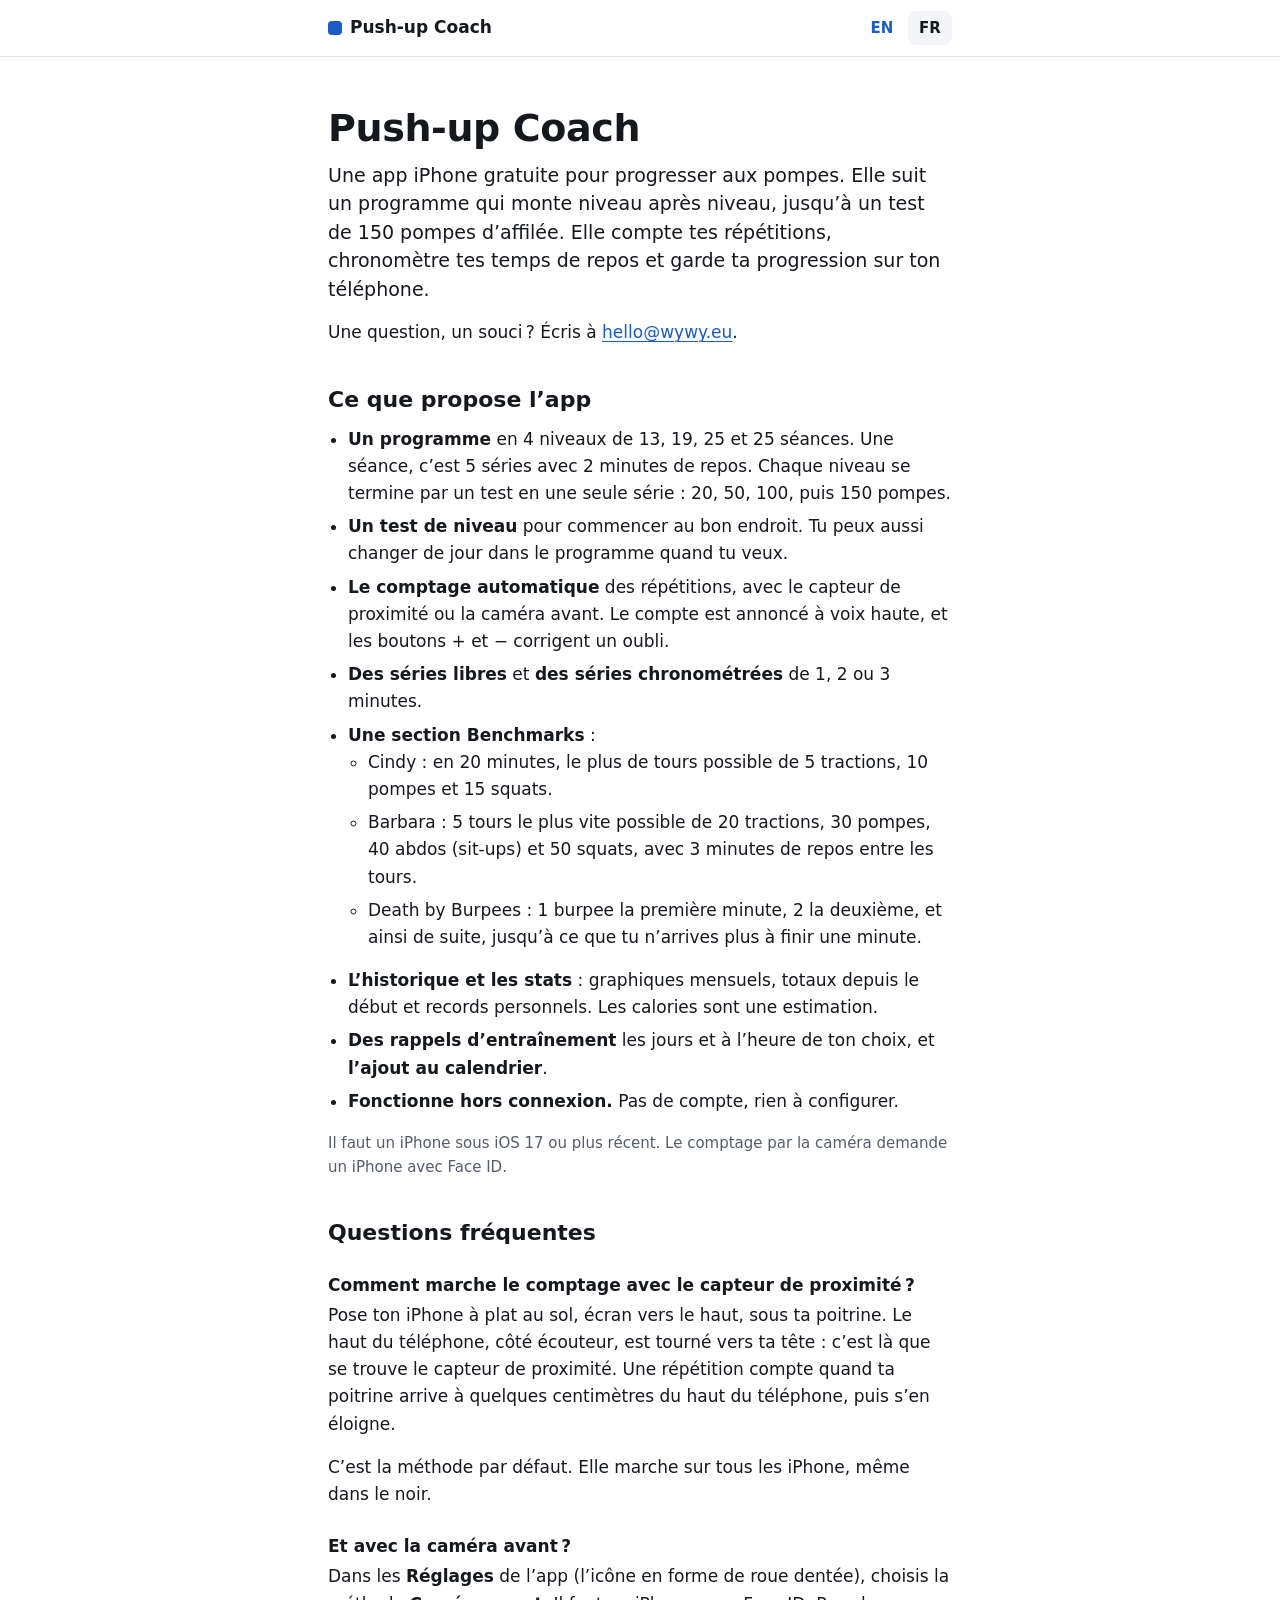
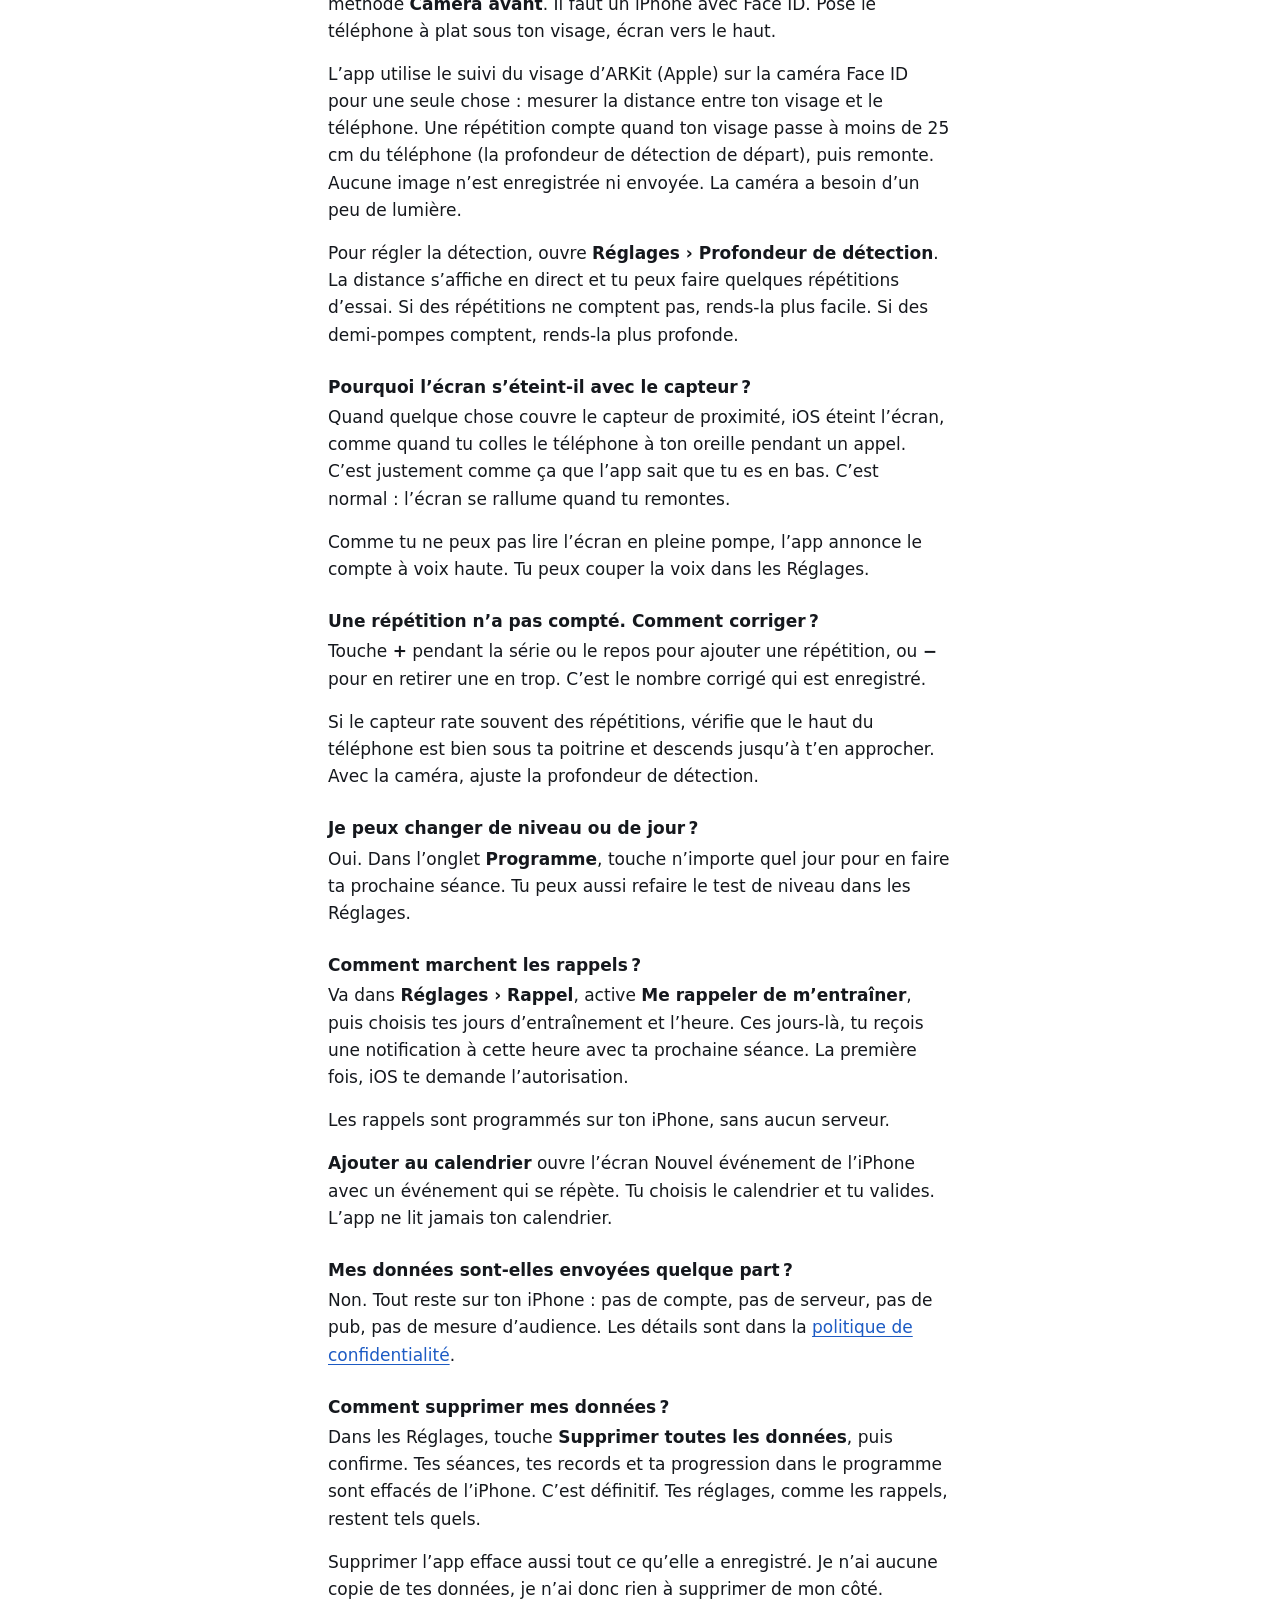
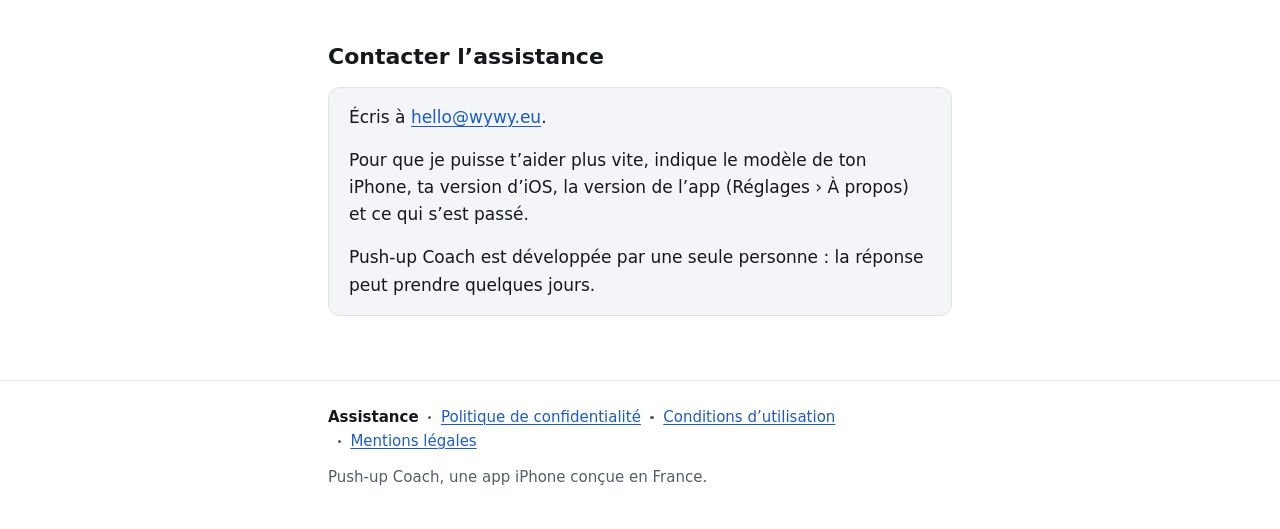
==== fr/index.html @ 6a1d47e5 "Website: support, privacy, terms and legal notice (EN + FR) Co-Authored-By: Claude Opus 5.5 <noreply" ====
<!DOCTYPE html>
<html lang="fr">
<head>
  <meta charset="utf-8">
  <meta name="viewport" content="width=device-width, initial-scale=1">
  <meta name="color-scheme" content="light dark">
  <meta name="theme-color" content="#ffffff" media="(prefers-color-scheme: light)">
  <meta name="theme-color" content="#111316" media="(prefers-color-scheme: dark)">
  <meta name="referrer" content="no-referrer">
  <meta name="description" content="Assistance de Push-up Coach, une app iPhone gratuite pour progresser aux pompes : comptage des répétitions, rappels, tes données et contact.">
  <title>Assistance – Push-up Coach</title>
  <link rel="icon" href="data:image/svg+xml,%3Csvg xmlns='http://www.w3.org/2000/svg' viewBox='0 0 32 32'%3E%3Crect width='32' height='32' rx='8' fill='%235b9cff'/%3E%3Cpath d='M9 19l7-7 7 7' fill='none' stroke='%2308111f' stroke-width='4' stroke-linecap='round' stroke-linejoin='round'/%3E%3C/svg%3E">
  <link rel="stylesheet" href="../style.css">
</head>
<body>
  <a class="skip" href="#main">Aller au contenu</a>

  <header class="site-header">
    <div class="wrap">
      <a class="brand" href="index.html">Push-up Coach</a>
      <nav class="lang" aria-label="Langue">
        <a href="../index.html" hreflang="en" lang="en" title="English">EN</a>
        <a href="index.html" hreflang="fr" lang="fr" aria-current="true">FR</a>
      </nav>
    </div>
  </header>

  <main id="main" class="wrap">
    <h1>Push-up Coach</h1>
    <p class="lead">Une app iPhone gratuite pour progresser aux pompes. Elle suit un programme qui monte niveau après niveau, jusqu’à un test de 150 pompes d’affilée. Elle compte tes répétitions, chronomètre tes temps de repos et garde ta progression sur ton téléphone.</p>
    <p>Une question, un souci ? Écris à <a href="mailto:hello@wywy.eu?subject=Push-up%20Coach">hello@wywy.eu</a>.</p>

    <h2 id="fonctions">Ce que propose l’app</h2>
    <ul>
      <li><strong>Un programme</strong> en 4 niveaux de 13, 19, 25 et 25 séances. Une séance, c’est 5 séries avec 2 minutes de repos. Chaque niveau se termine par un test en une seule série : 20, 50, 100, puis 150 pompes.</li>
      <li><strong>Un test de niveau</strong> pour commencer au bon endroit. Tu peux aussi changer de jour dans le programme quand tu veux.</li>
      <li><strong>Le comptage automatique</strong> des répétitions, avec le capteur de proximité ou la caméra avant. Le compte est annoncé à voix haute, et les boutons + et − corrigent un oubli.</li>
      <li><strong>Des séries libres</strong> et <strong>des séries chronométrées</strong> de 1, 2 ou 3 minutes.</li>
      <li><strong>Une section Benchmarks</strong> :
        <ul>
          <li>Cindy : en 20 minutes, le plus de tours possible de 5 tractions, 10 pompes et 15 squats.</li>
          <li>Barbara : 5 tours le plus vite possible de 20 tractions, 30 pompes, 40 abdos (sit-ups) et 50 squats, avec 3 minutes de repos entre les tours.</li>
          <li>Death by Burpees : 1 burpee la première minute, 2 la deuxième, et ainsi de suite, jusqu’à ce que tu n’arrives plus à finir une minute.</li>
        </ul>
      </li>
      <li><strong>L’historique et les stats</strong> : graphiques mensuels, totaux depuis le début et records personnels. Les calories sont une estimation.</li>
      <li><strong>Des rappels d’entraînement</strong> les jours et à l’heure de ton choix, et <strong>l’ajout au calendrier</strong>.</li>
      <li><strong>Fonctionne hors connexion.</strong> Pas de compte, rien à configurer.</li>
    </ul>
    <p class="meta">Il faut un iPhone sous iOS 17 ou plus récent. Le comptage par la caméra demande un iPhone avec Face ID.</p>

    <h2 id="questions">Questions fréquentes</h2>

    <h3 id="capteur">Comment marche le comptage avec le capteur de proximité ?</h3>
    <p>Pose ton iPhone à plat au sol, écran vers le haut, sous ta poitrine. Le haut du téléphone, côté écouteur, est tourné vers ta tête : c’est là que se trouve le capteur de proximité. Une répétition compte quand ta poitrine arrive à quelques centimètres du haut du téléphone, puis s’en éloigne.</p>
    <p>C’est la méthode par défaut. Elle marche sur tous les iPhone, même dans le noir.</p>

    <h3 id="camera">Et avec la caméra avant ?</h3>
    <p>Dans les <strong>Réglages</strong> de l’app (l’icône en forme de roue dentée), choisis la méthode <strong>Caméra avant</strong>. Il faut un iPhone avec Face ID. Pose le téléphone à plat sous ton visage, écran vers le haut.</p>
    <p>L’app utilise le suivi du visage d’ARKit (Apple) sur la caméra Face ID pour une seule chose : mesurer la distance entre ton visage et le téléphone. Une répétition compte quand ton visage passe à moins de 25 cm du téléphone (la profondeur de détection de départ), puis remonte. Aucune image n’est enregistrée ni envoyée. La caméra a besoin d’un peu de lumière.</p>
    <p>Pour régler la détection, ouvre <strong>Réglages › Profondeur de détection</strong>. La distance s’affiche en direct et tu peux faire quelques répétitions d’essai. Si des répétitions ne comptent pas, rends-la plus facile. Si des demi-pompes comptent, rends-la plus profonde.</p>

    <h3 id="ecran-noir">Pourquoi l’écran s’éteint-il avec le capteur ?</h3>
    <p>Quand quelque chose couvre le capteur de proximité, iOS éteint l’écran, comme quand tu colles le téléphone à ton oreille pendant un appel. C’est justement comme ça que l’app sait que tu es en bas. C’est normal : l’écran se rallume quand tu remontes.</p>
    <p>Comme tu ne peux pas lire l’écran en pleine pompe, l’app annonce le compte à voix haute. Tu peux couper la voix dans les Réglages.</p>

    <h3 id="corriger">Une répétition n’a pas compté. Comment corriger ?</h3>
    <p>Touche <strong>+</strong> pendant la série ou le repos pour ajouter une répétition, ou <strong>−</strong> pour en retirer une en trop. C’est le nombre corrigé qui est enregistré.</p>
    <p>Si le capteur rate souvent des répétitions, vérifie que le haut du téléphone est bien sous ta poitrine et descends jusqu’à t’en approcher. Avec la caméra, ajuste la profondeur de détection.</p>

    <h3 id="programme">Je peux changer de niveau ou de jour ?</h3>
    <p>Oui. Dans l’onglet <strong>Programme</strong>, touche n’importe quel jour pour en faire ta prochaine séance. Tu peux aussi refaire le test de niveau dans les Réglages.</p>

    <h3 id="rappels">Comment marchent les rappels ?</h3>
    <p>Va dans <strong>Réglages › Rappel</strong>, active <strong>Me rappeler de m’entraîner</strong>, puis choisis tes jours d’entraînement et l’heure. Ces jours-là, tu reçois une notification à cette heure avec ta prochaine séance. La première fois, iOS te demande l’autorisation.</p>
    <p>Les rappels sont programmés sur ton iPhone, sans aucun serveur.</p>
    <p><strong>Ajouter au calendrier</strong> ouvre l’écran Nouvel événement de l’iPhone avec un événement qui se répète. Tu choisis le calendrier et tu valides. L’app ne lit jamais ton calendrier.</p>

    <h3 id="donnees">Mes données sont-elles envoyées quelque part ?</h3>
    <p>Non. Tout reste sur ton iPhone : pas de compte, pas de serveur, pas de pub, pas de mesure d’audience. Les détails sont dans la <a href="privacy.html">politique de confidentialité</a>.</p>

    <h3 id="supprimer">Comment supprimer mes données ?</h3>
    <p>Dans les Réglages, touche <strong>Supprimer toutes les données</strong>, puis confirme. Tes séances, tes records et ta progression dans le programme sont effacés de l’iPhone. C’est définitif. Tes réglages, comme les rappels, restent tels quels.</p>
    <p>Supprimer l’app efface aussi tout ce qu’elle a enregistré. Je n’ai aucune copie de tes données, je n’ai donc rien à supprimer de mon côté.</p>

    <h2 id="contact">Contacter l’assistance</h2>
    <div class="card">
      <p>Écris à <a href="mailto:hello@wywy.eu?subject=Push-up%20Coach">hello@wywy.eu</a>.</p>
      <p>Pour que je puisse t’aider plus vite, indique le modèle de ton iPhone, ta version d’iOS, la version de l’app (Réglages › À propos) et ce qui s’est passé.</p>
      <p>Push-up Coach est développée par une seule personne : la réponse peut prendre quelques jours.</p>
    </div>
  </main>

  <footer class="site-footer">
    <div class="wrap">
      <nav aria-label="Pages du site">
        <ul>
          <li><a href="index.html" aria-current="page">Assistance</a></li>
          <li><a href="privacy.html">Politique de confidentialité</a></li>
          <li><a href="terms.html">Conditions d’utilisation</a></li>
          <li><a href="legal.html">Mentions légales</a></li>
        </ul>
      </nav>
      <p>Push-up Coach, une app iPhone conçue en France.</p>
    </div>
  </footer>
</body>
</html>
---- style.css ----
/* Push-up Coach website. One stylesheet for every page.
   No external fonts, scripts or images. Light and dark follow the system.
   Contrast (WCAG 2.x), text and links on the page background:
     light  text 17.8:1, muted 6.6:1, accent #1d5bc4 6.3:1 (5.5:1 on the summary box)
     dark   text 17.0:1, muted 8.0:1, accent #5b9cff 6.8:1 (5.7:1 on the summary box) */

:root {
  color-scheme: light dark;
  --bg: #ffffff;
  --surface: #f3f5f8;
  --border: #dfe3e9;
  --text: #15181d;
  --muted: #555d6a;
  --accent: #1d5bc4;
  --accent-strong: #164a9f;
  --accent-soft: #e8f0fc;
  --on-accent: #ffffff;
  --radius: 12px;
  --font: system-ui, -apple-system, BlinkMacSystemFont, "Segoe UI", Roboto,
    "Helvetica Neue", Arial, sans-serif;
}

@media (prefers-color-scheme: dark) {
  :root {
    --bg: #111316;
    --surface: #1b1e23;
    --border: #30353d;
    --text: #f3f5f7;
    --muted: #a3abb7;
    --accent: #5b9cff;
    --accent-strong: #8bb9ff;
    --accent-soft: #17233a;
    --on-accent: #08111f;
  }
}

*,
*::before,
*::after {
  box-sizing: border-box;
}

html {
  -webkit-text-size-adjust: 100%;
  text-size-adjust: 100%;
}

body {
  margin: 0;
  background: var(--bg);
  color: var(--text);
  font-family: var(--font);
  font-size: 1.0625rem;
  line-height: 1.6;
  overflow-wrap: break-word;
}

.wrap {
  max-width: 42rem;
  margin: 0 auto;
  /* Inline only, so it doesn't cancel main's top and bottom padding. */
  padding-left: 1rem;
  padding-right: 1rem;
}

/* Skip link: hidden until focused with the keyboard. */
.skip {
  position: absolute;
  left: 1rem;
  top: -3rem;
  padding: 0.5rem 0.75rem;
  border-radius: 8px;
  background: var(--accent);
  color: var(--on-accent);
  font-weight: 600;
  text-decoration: none;
  z-index: 1;
}

.skip:focus {
  top: 0.75rem;
}

/* Header: app name and language switch. */
.site-header {
  border-bottom: 1px solid var(--border);
}

.site-header .wrap {
  display: flex;
  align-items: center;
  justify-content: space-between;
  gap: 1rem;
  min-height: 3.5rem;
}

.brand {
  display: inline-flex;
  align-items: center;
  gap: 0.5rem;
  color: var(--text);
  font-weight: 700;
  font-size: 1.0625rem;
  text-decoration: none;
}

.brand::before {
  content: "";
  width: 0.875rem;
  height: 0.875rem;
  border-radius: 4px;
  background: var(--accent);
}

.lang {
  display: flex;
  gap: 0.25rem;
  font-size: 0.9375rem;
  font-weight: 600;
}

.lang a {
  display: inline-block;
  min-width: 2.75rem;
  padding: 0.5rem 0.625rem;
  border-radius: 8px;
  color: var(--accent);
  line-height: 1.2;
  text-align: center;
  text-decoration: none;
}

.lang a:hover {
  background: var(--surface);
}

.lang a[aria-current] {
  background: var(--surface);
  color: var(--text);
}

/* Main content. */
main {
  padding: 2rem 0 3rem;
}

h1,
h2,
h3 {
  line-height: 1.25;
  text-wrap: balance;
}

h1 {
  margin: 0 0 0.5rem;
  font-size: 2rem;
  letter-spacing: -0.01em;
}

h2 {
  margin: 2.5rem 0 0.75rem;
  font-size: 1.375rem;
}

h3 {
  margin: 1.75rem 0 0.375rem;
  font-size: 1.0625rem;
}

p,
ul,
ol,
dl {
  margin: 0 0 1rem;
}

ul,
ol {
  padding-left: 1.25rem;
}

li + li {
  margin-top: 0.375rem;
}

a {
  color: var(--accent);
  text-decoration: underline;
  text-decoration-thickness: 1px;
  text-underline-offset: 0.15em;
}

a:hover {
  color: var(--accent-strong);
  text-decoration-thickness: 2px;
}

:focus-visible {
  outline: 2px solid var(--accent);
  outline-offset: 2px;
  border-radius: 4px;
}

strong {
  font-weight: 650;
}

.lead {
  font-size: 1.1875rem;
  line-height: 1.5;
}

.meta {
  color: var(--muted);
  font-size: 0.9375rem;
}

/* "In short" box at the top of the policies. */
.summary {
  margin: 1.5rem 0 2rem;
  padding: 1rem 1.25rem;
  border-radius: var(--radius);
  background: var(--accent-soft);
}

.summary h2 {
  margin-top: 0;
  font-size: 1.0625rem;
}

.summary ul {
  margin-bottom: 0;
}

/* Contact card on the support page. */
.card {
  margin: 1rem 0;
  padding: 1rem 1.25rem;
  border: 1px solid var(--border);
  border-radius: var(--radius);
  background: var(--surface);
}

.card p:last-child {
  margin-bottom: 0;
}

/* Legal notice: label and value pairs. */
dl.facts {
  display: grid;
  gap: 1.25rem;
}

dl.facts div {
  padding-bottom: 1.25rem;
  border-bottom: 1px solid var(--border);
}

dl.facts div:last-child {
  padding-bottom: 0;
  border-bottom: 0;
}

dl.facts dt {
  margin-bottom: 0.25rem;
  color: var(--muted);
  font-size: 0.9375rem;
  font-weight: 600;
}

dl.facts dd {
  margin: 0;
}

/* Footer: links to every page. */
.site-footer {
  border-top: 1px solid var(--border);
  padding: 1.5rem 0 2.5rem;
  color: var(--muted);
  font-size: 0.9375rem;
}

.site-footer ul {
  display: flex;
  flex-wrap: wrap;
  margin: 0 0 0.75rem;
  padding: 0;
  list-style: none;
}

.site-footer li + li {
  margin-top: 0;
}

/* A drawn dot between links, so screen readers don't announce it. */
.site-footer li + li::before {
  content: "";
  display: inline-block;
  width: 0.2rem;
  height: 0.2rem;
  margin: 0 0.6rem;
  border-radius: 50%;
  background: var(--muted);
  vertical-align: middle;
}

.site-footer a[aria-current] {
  color: var(--text);
  font-weight: 600;
  text-decoration: none;
}

.site-footer p {
  margin: 0;
}

@media (min-width: 40rem) {
  .wrap {
    padding-left: 1.5rem;
    padding-right: 1.5rem;
  }

  main {
    padding-top: 3rem;
  }

  h1 {
    font-size: 2.375rem;
  }
}

@media print {
  .skip,
  .lang,
  .site-footer ul {
    display: none;
  }

  .summary,
  .card {
    border: 1px solid #999999;
    background: none;
  }

  a {
    color: inherit;
  }
}
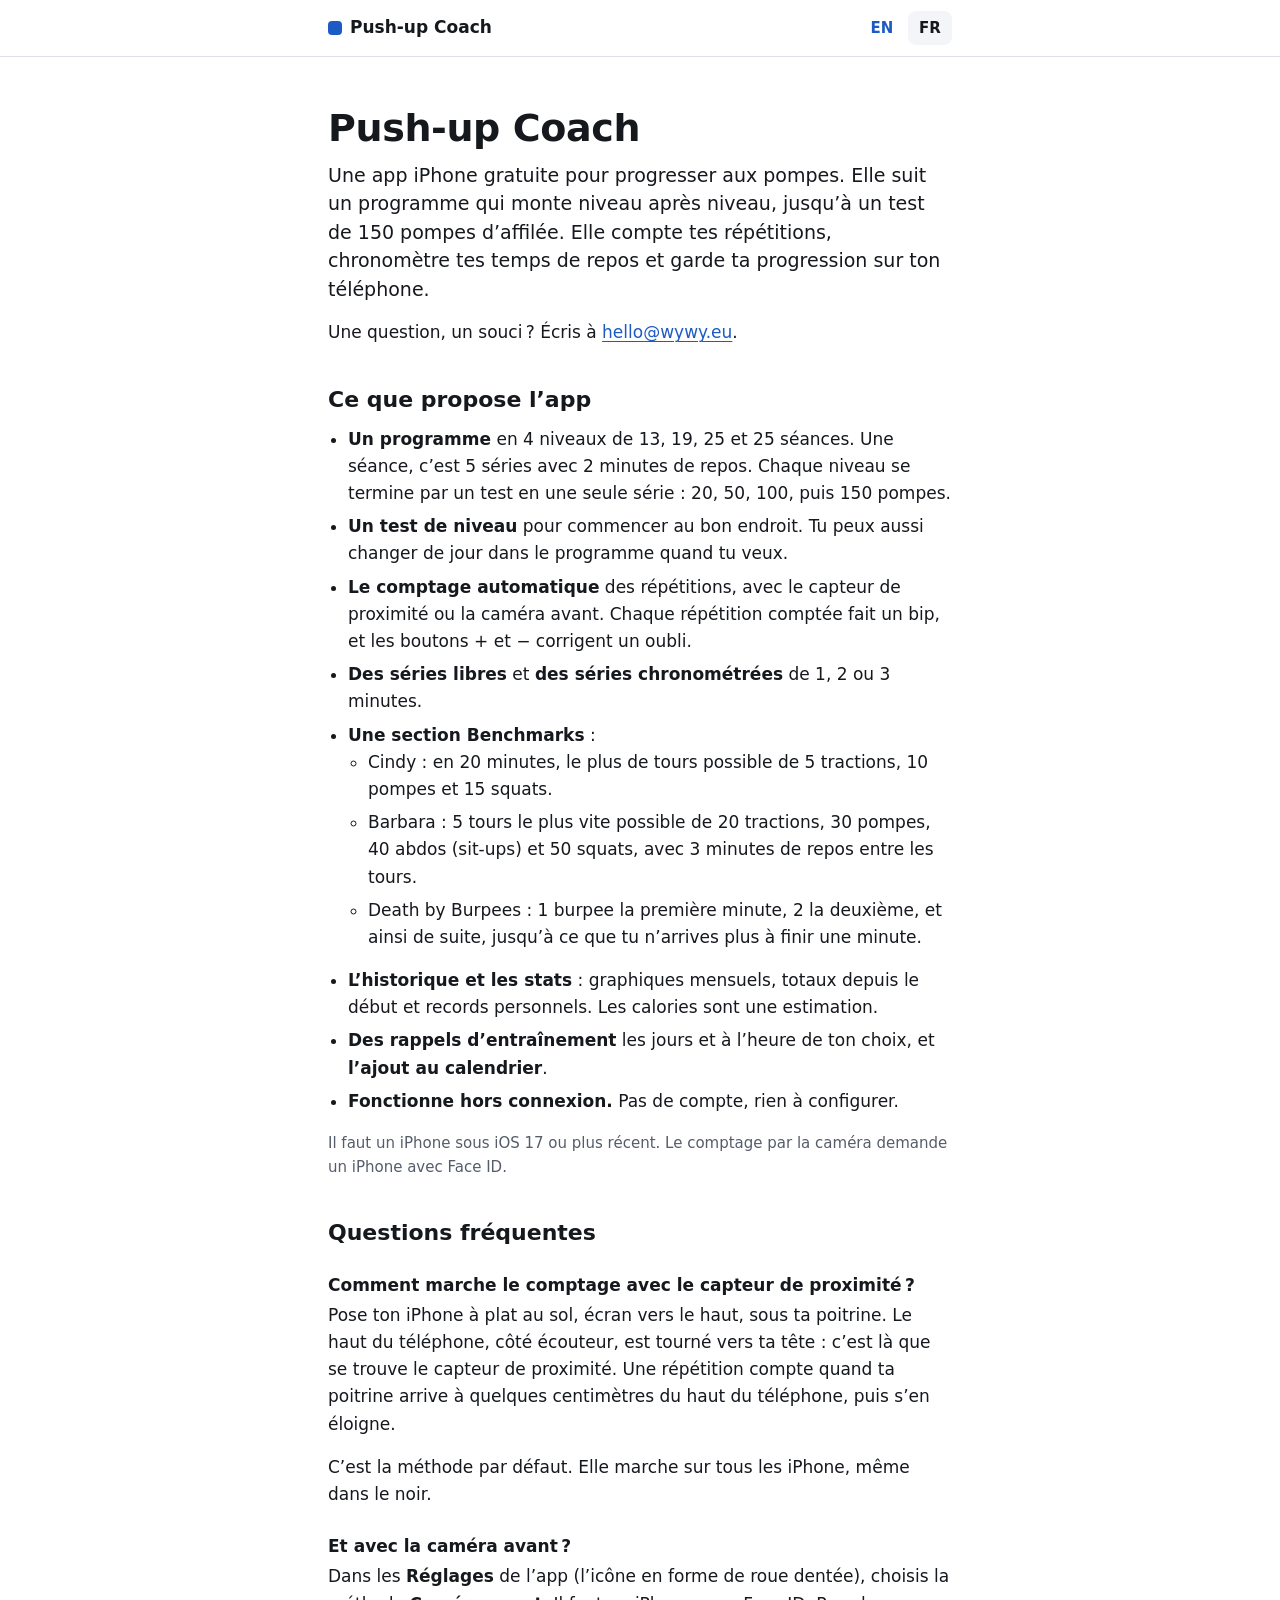
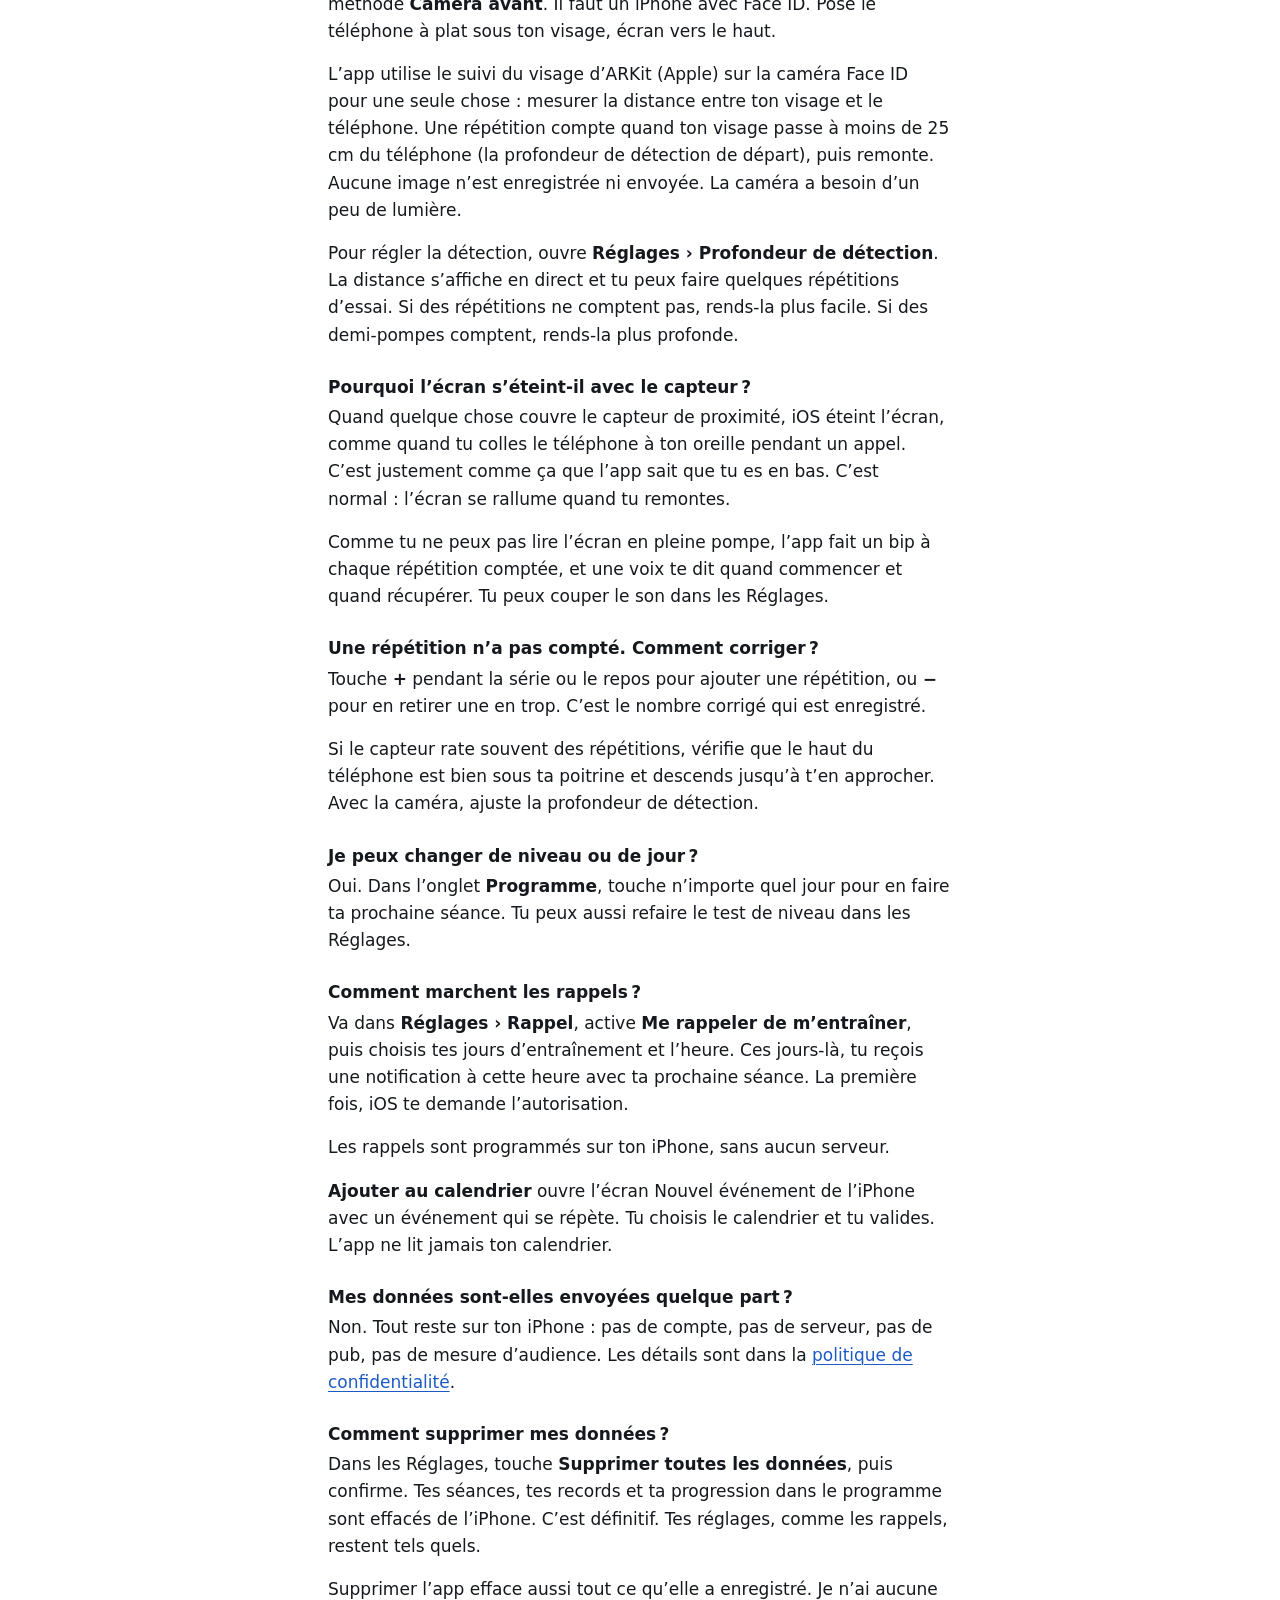
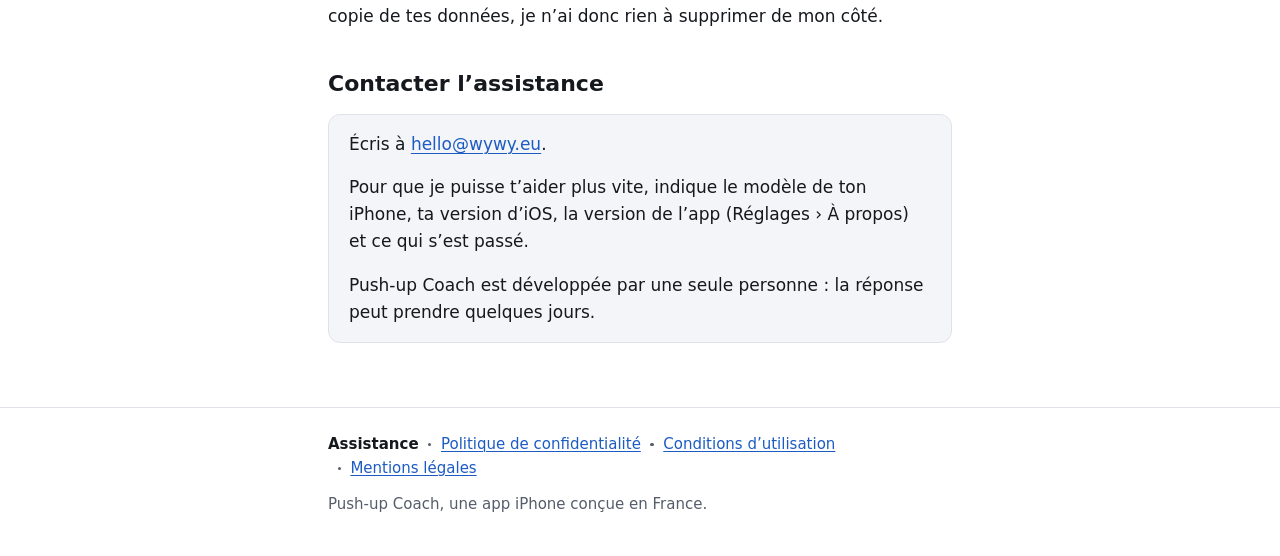
==== commit 6e475f41: "Website: each counted rep beeps; a voice says when to start and rest" ====
--- a/fr/index.html
+++ b/fr/index.html
@@ -34,7 +34,7 @@
     <ul>
       <li><strong>Un programme</strong> en 4 niveaux de 13, 19, 25 et 25 séances. Une séance, c’est 5 séries avec 2 minutes de repos. Chaque niveau se termine par un test en une seule série : 20, 50, 100, puis 150 pompes.</li>
       <li><strong>Un test de niveau</strong> pour commencer au bon endroit. Tu peux aussi changer de jour dans le programme quand tu veux.</li>
-      <li><strong>Le comptage automatique</strong> des répétitions, avec le capteur de proximité ou la caméra avant. Le compte est annoncé à voix haute, et les boutons + et − corrigent un oubli.</li>
+      <li><strong>Le comptage automatique</strong> des répétitions, avec le capteur de proximité ou la caméra avant. Chaque répétition comptée fait un bip, et les boutons + et − corrigent un oubli.</li>
       <li><strong>Des séries libres</strong> et <strong>des séries chronométrées</strong> de 1, 2 ou 3 minutes.</li>
       <li><strong>Une section Benchmarks</strong> :
         <ul>
@@ -62,7 +62,7 @@
 
     <h3 id="ecran-noir">Pourquoi l’écran s’éteint-il avec le capteur ?</h3>
     <p>Quand quelque chose couvre le capteur de proximité, iOS éteint l’écran, comme quand tu colles le téléphone à ton oreille pendant un appel. C’est justement comme ça que l’app sait que tu es en bas. C’est normal : l’écran se rallume quand tu remontes.</p>
-    <p>Comme tu ne peux pas lire l’écran en pleine pompe, l’app annonce le compte à voix haute. Tu peux couper la voix dans les Réglages.</p>
+    <p>Comme tu ne peux pas lire l’écran en pleine pompe, l’app fait un bip à chaque répétition comptée, et une voix te dit quand commencer et quand récupérer. Tu peux couper le son dans les Réglages.</p>
 
     <h3 id="corriger">Une répétition n’a pas compté. Comment corriger ?</h3>
     <p>Touche <strong>+</strong> pendant la série ou le repos pour ajouter une répétition, ou <strong>−</strong> pour en retirer une en trop. C’est le nombre corrigé qui est enregistré.</p>
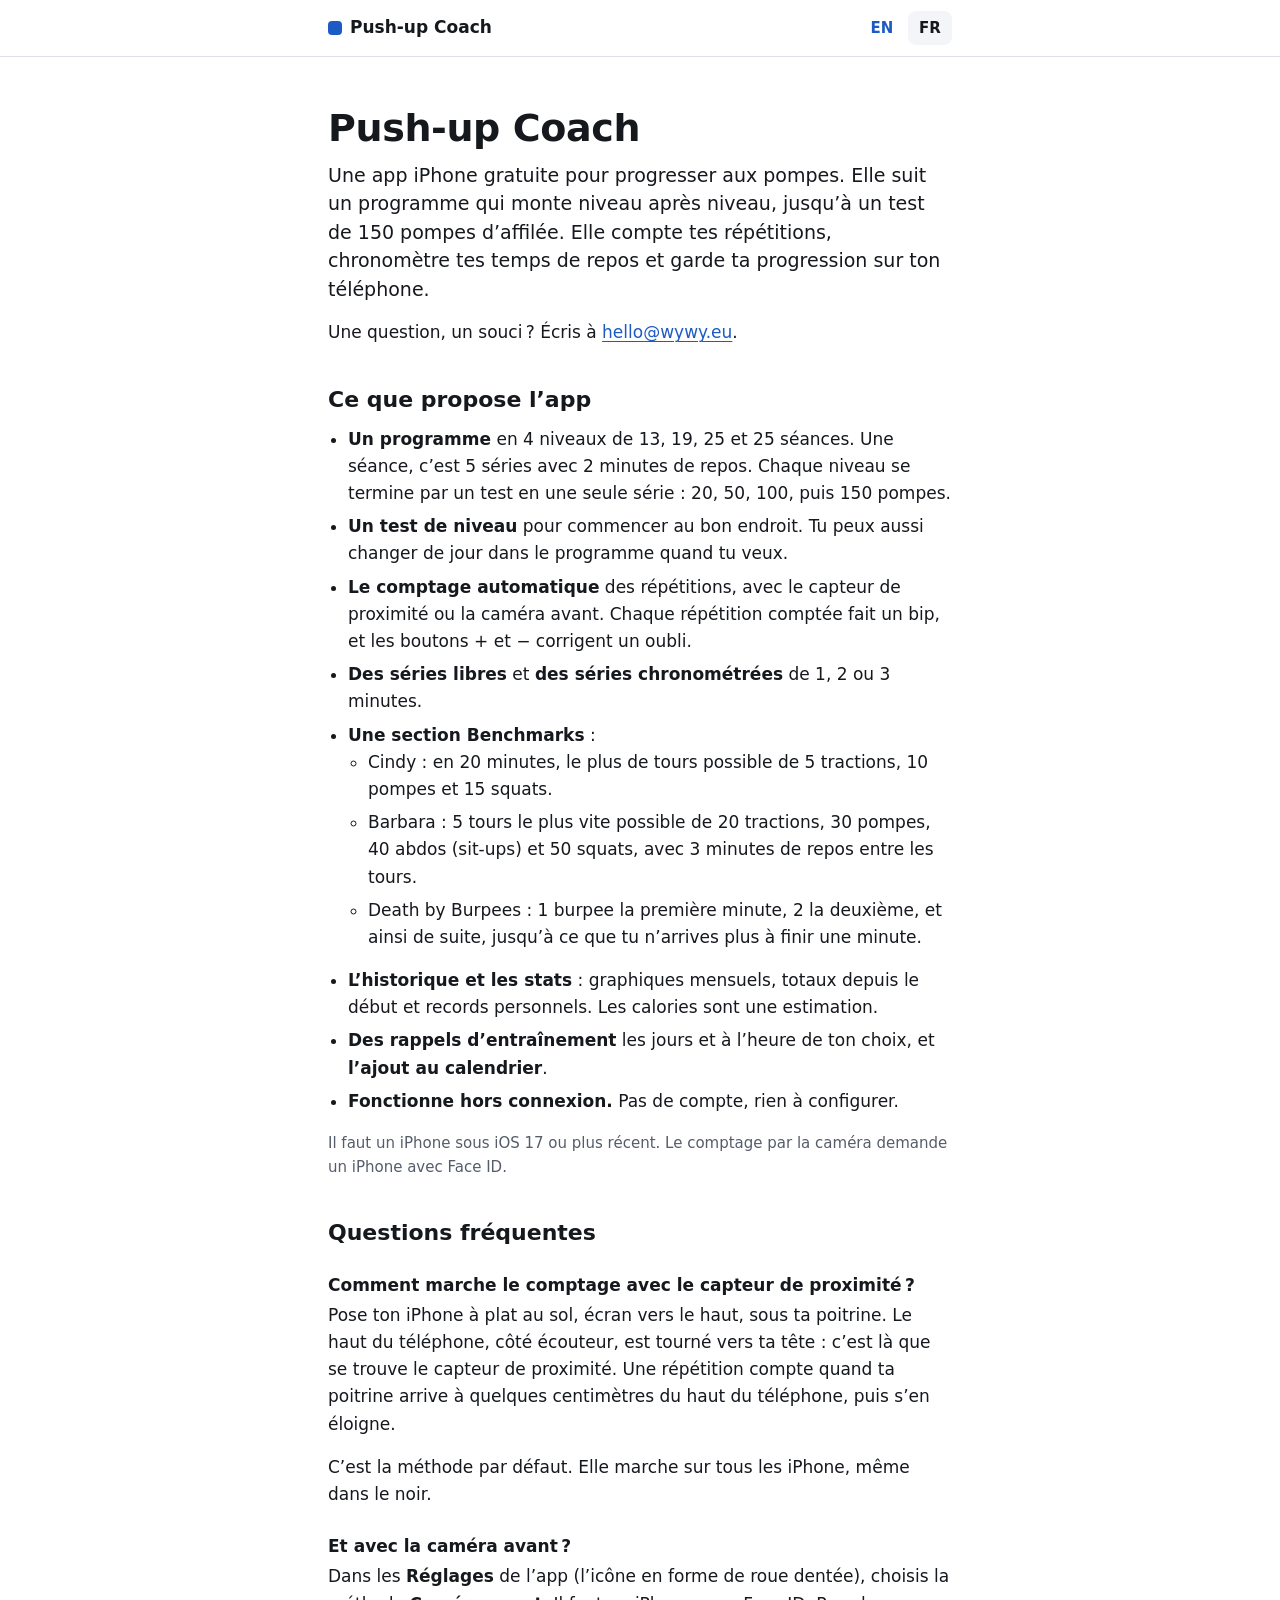
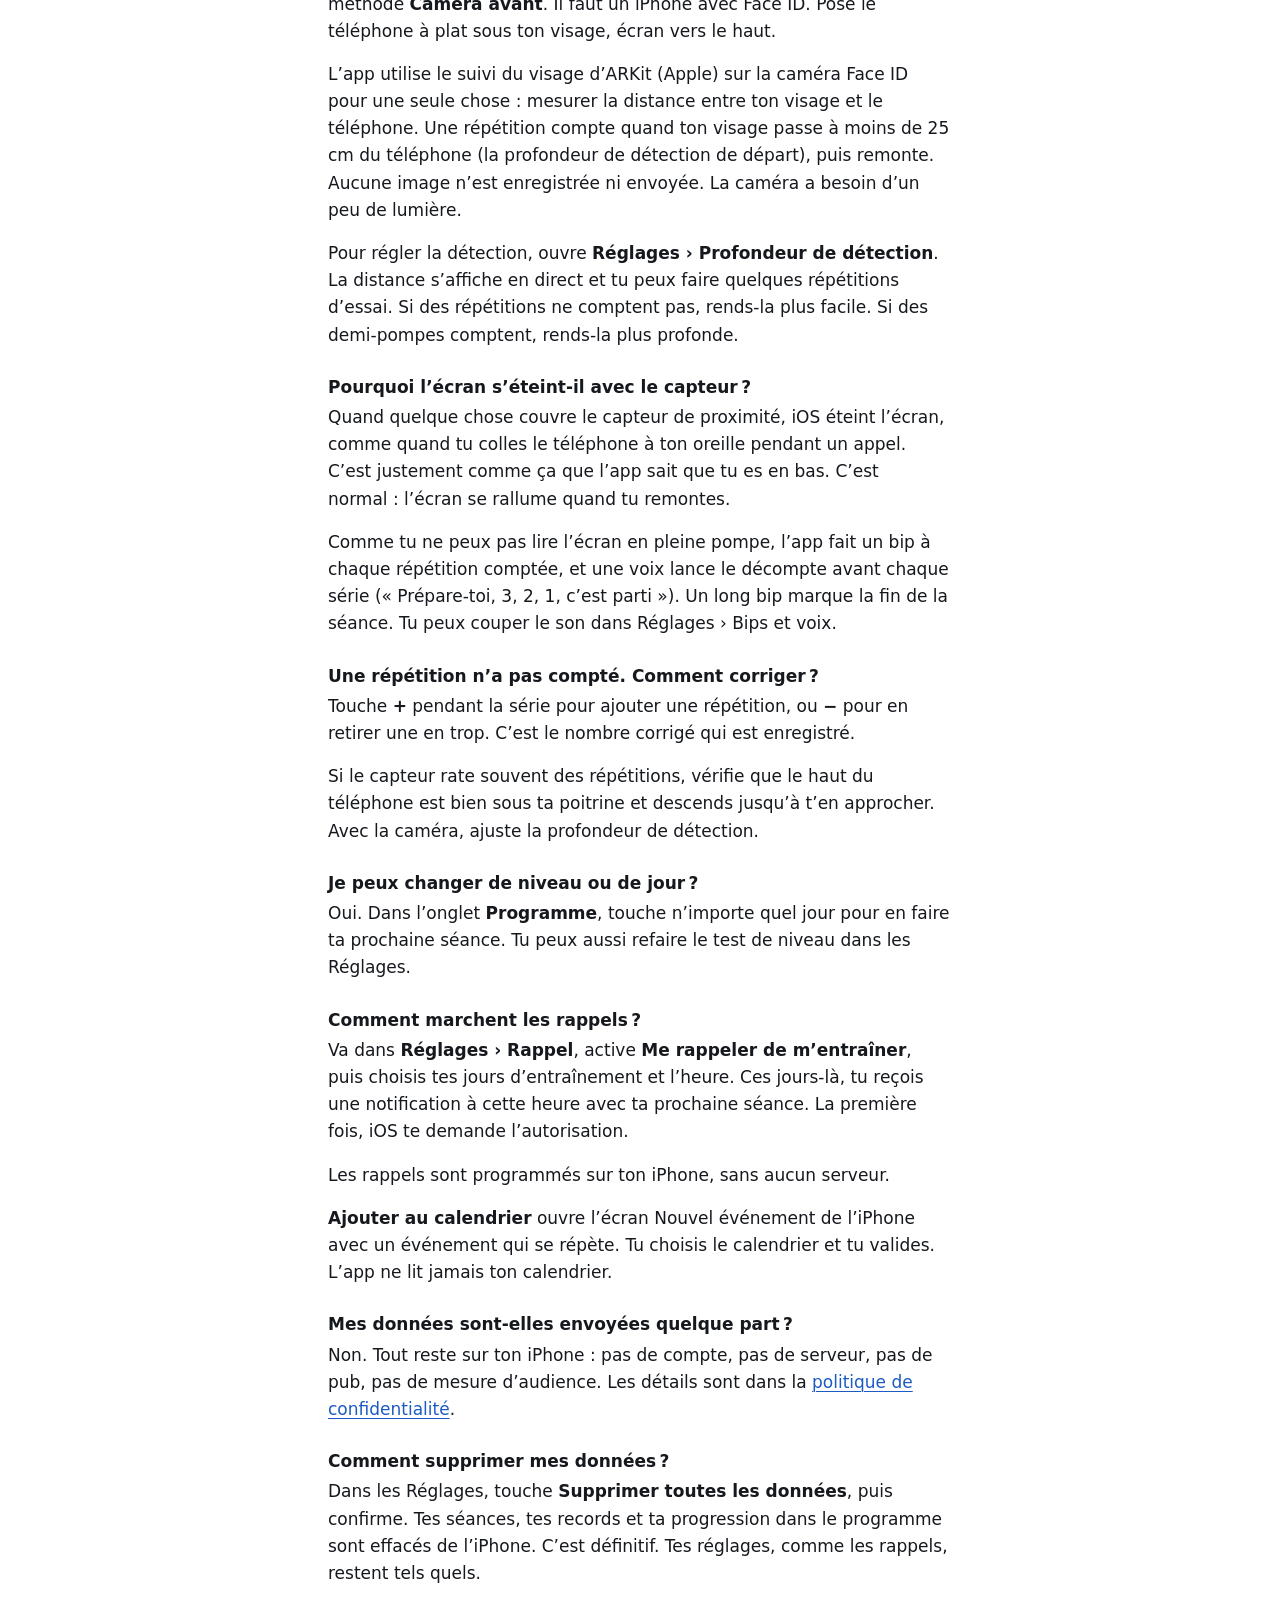
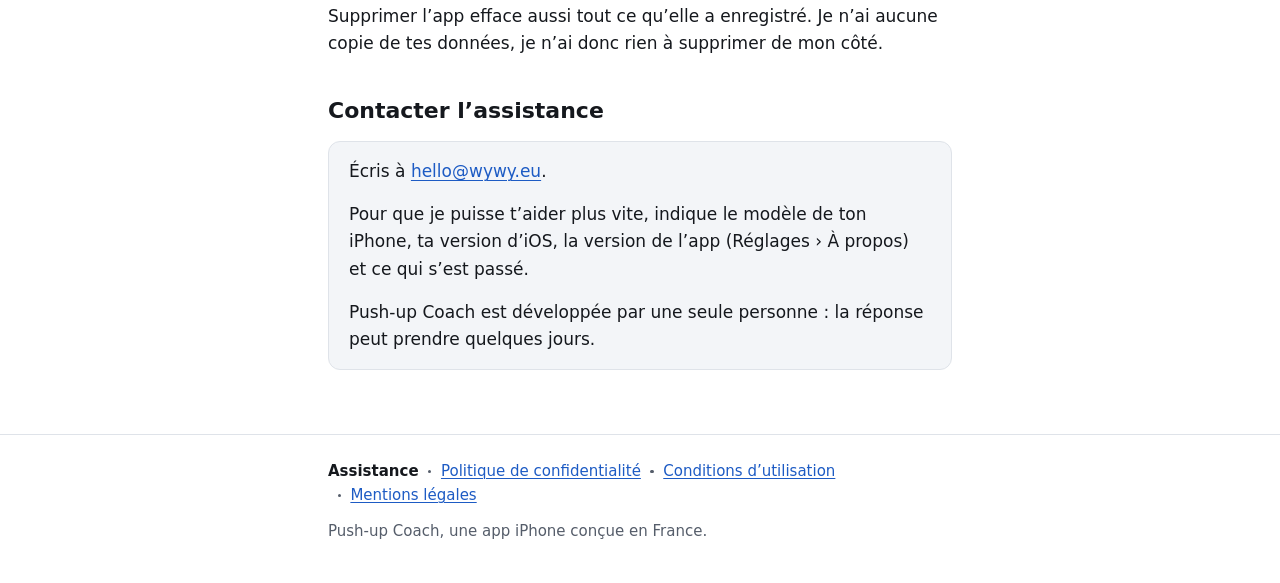
==== commit a5bee7f2: "Website: countdown before every set, + during the set, new settings Help (EN, FR): a voice counts yo" ====
--- a/fr/index.html
+++ b/fr/index.html
@@ -62,10 +62,10 @@
 
     <h3 id="ecran-noir">Pourquoi l’écran s’éteint-il avec le capteur ?</h3>
     <p>Quand quelque chose couvre le capteur de proximité, iOS éteint l’écran, comme quand tu colles le téléphone à ton oreille pendant un appel. C’est justement comme ça que l’app sait que tu es en bas. C’est normal : l’écran se rallume quand tu remontes.</p>
-    <p>Comme tu ne peux pas lire l’écran en pleine pompe, l’app fait un bip à chaque répétition comptée, et une voix te dit quand commencer et quand récupérer. Tu peux couper le son dans les Réglages.</p>
+    <p>Comme tu ne peux pas lire l’écran en pleine pompe, l’app fait un bip à chaque répétition comptée, et une voix lance le décompte avant chaque série (« Prépare-toi, 3, 2, 1, c’est parti »). Un long bip marque la fin de la séance. Tu peux couper le son dans Réglages › Bips et voix.</p>
 
     <h3 id="corriger">Une répétition n’a pas compté. Comment corriger ?</h3>
-    <p>Touche <strong>+</strong> pendant la série ou le repos pour ajouter une répétition, ou <strong>−</strong> pour en retirer une en trop. C’est le nombre corrigé qui est enregistré.</p>
+    <p>Touche <strong>+</strong> pendant la série pour ajouter une répétition, ou <strong>−</strong> pour en retirer une en trop. C’est le nombre corrigé qui est enregistré.</p>
     <p>Si le capteur rate souvent des répétitions, vérifie que le haut du téléphone est bien sous ta poitrine et descends jusqu’à t’en approcher. Avec la caméra, ajuste la profondeur de détection.</p>
 
     <h3 id="programme">Je peux changer de niveau ou de jour ?</h3>
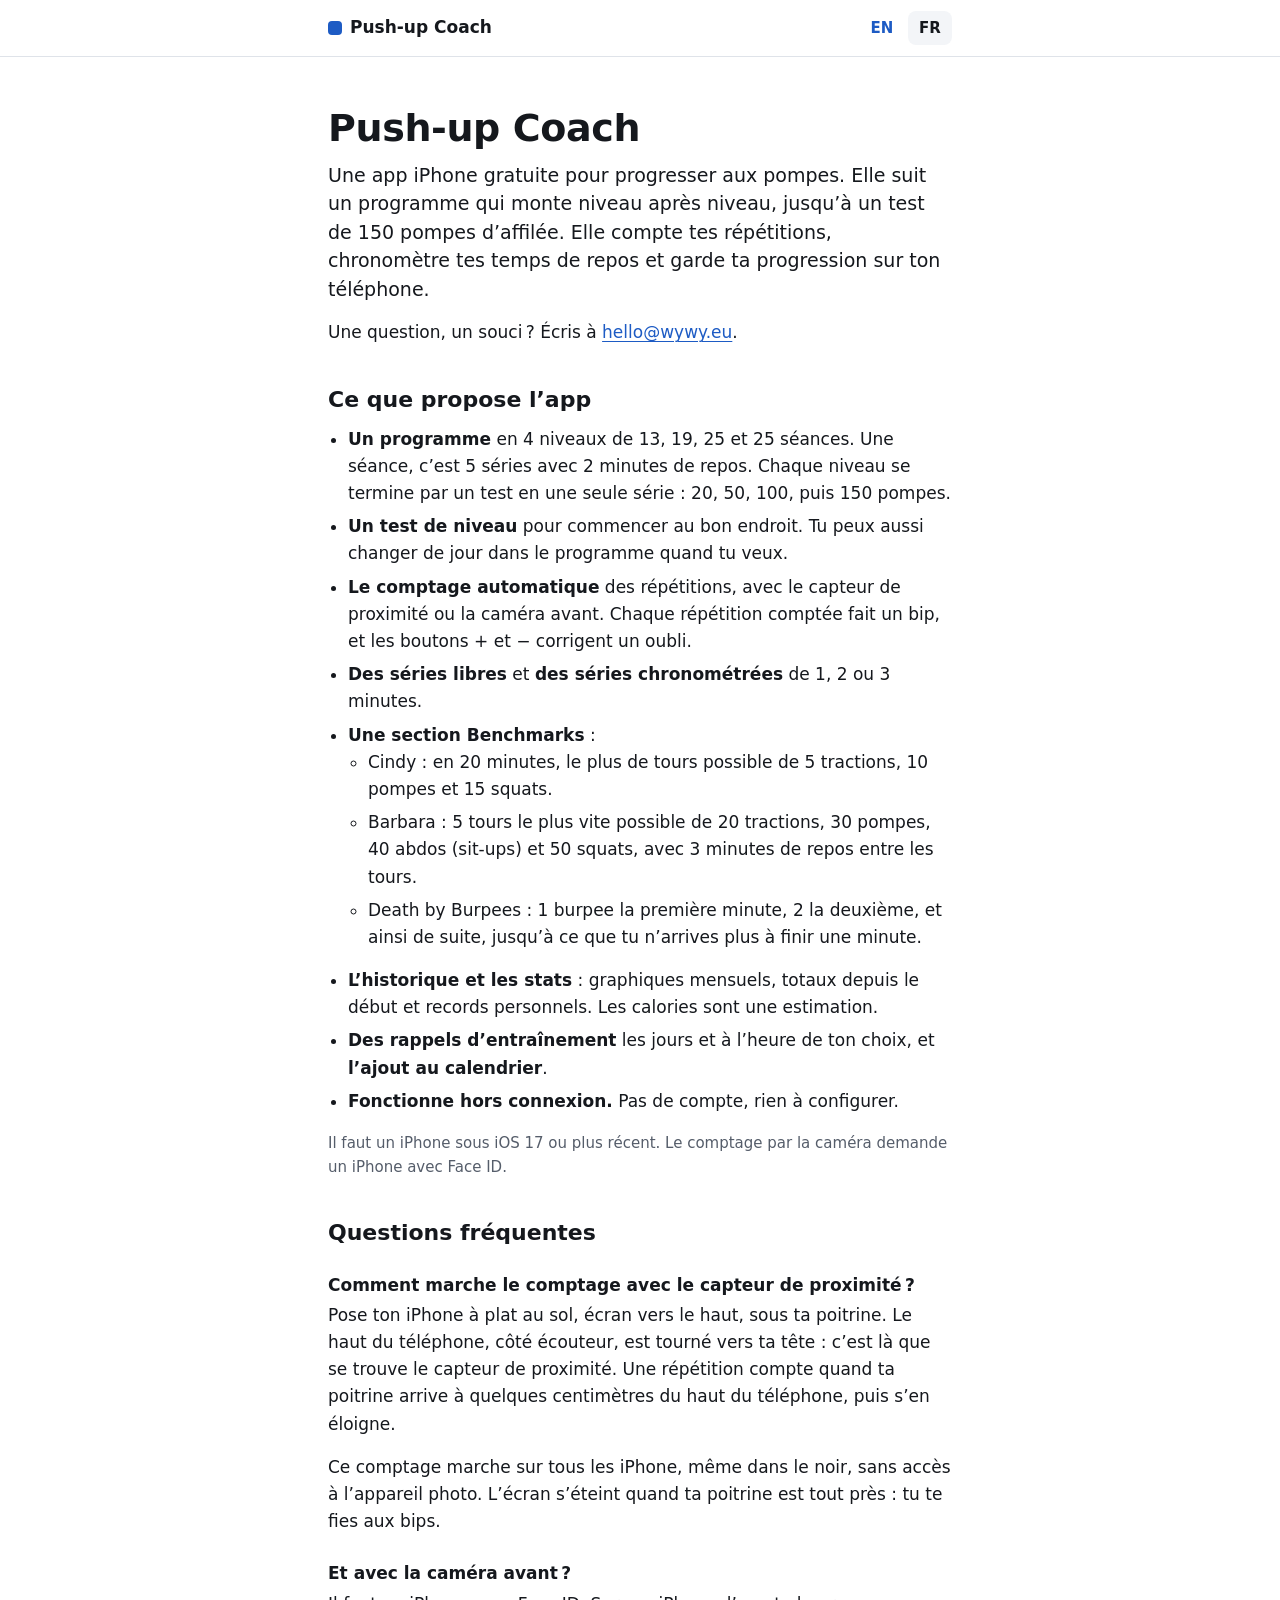
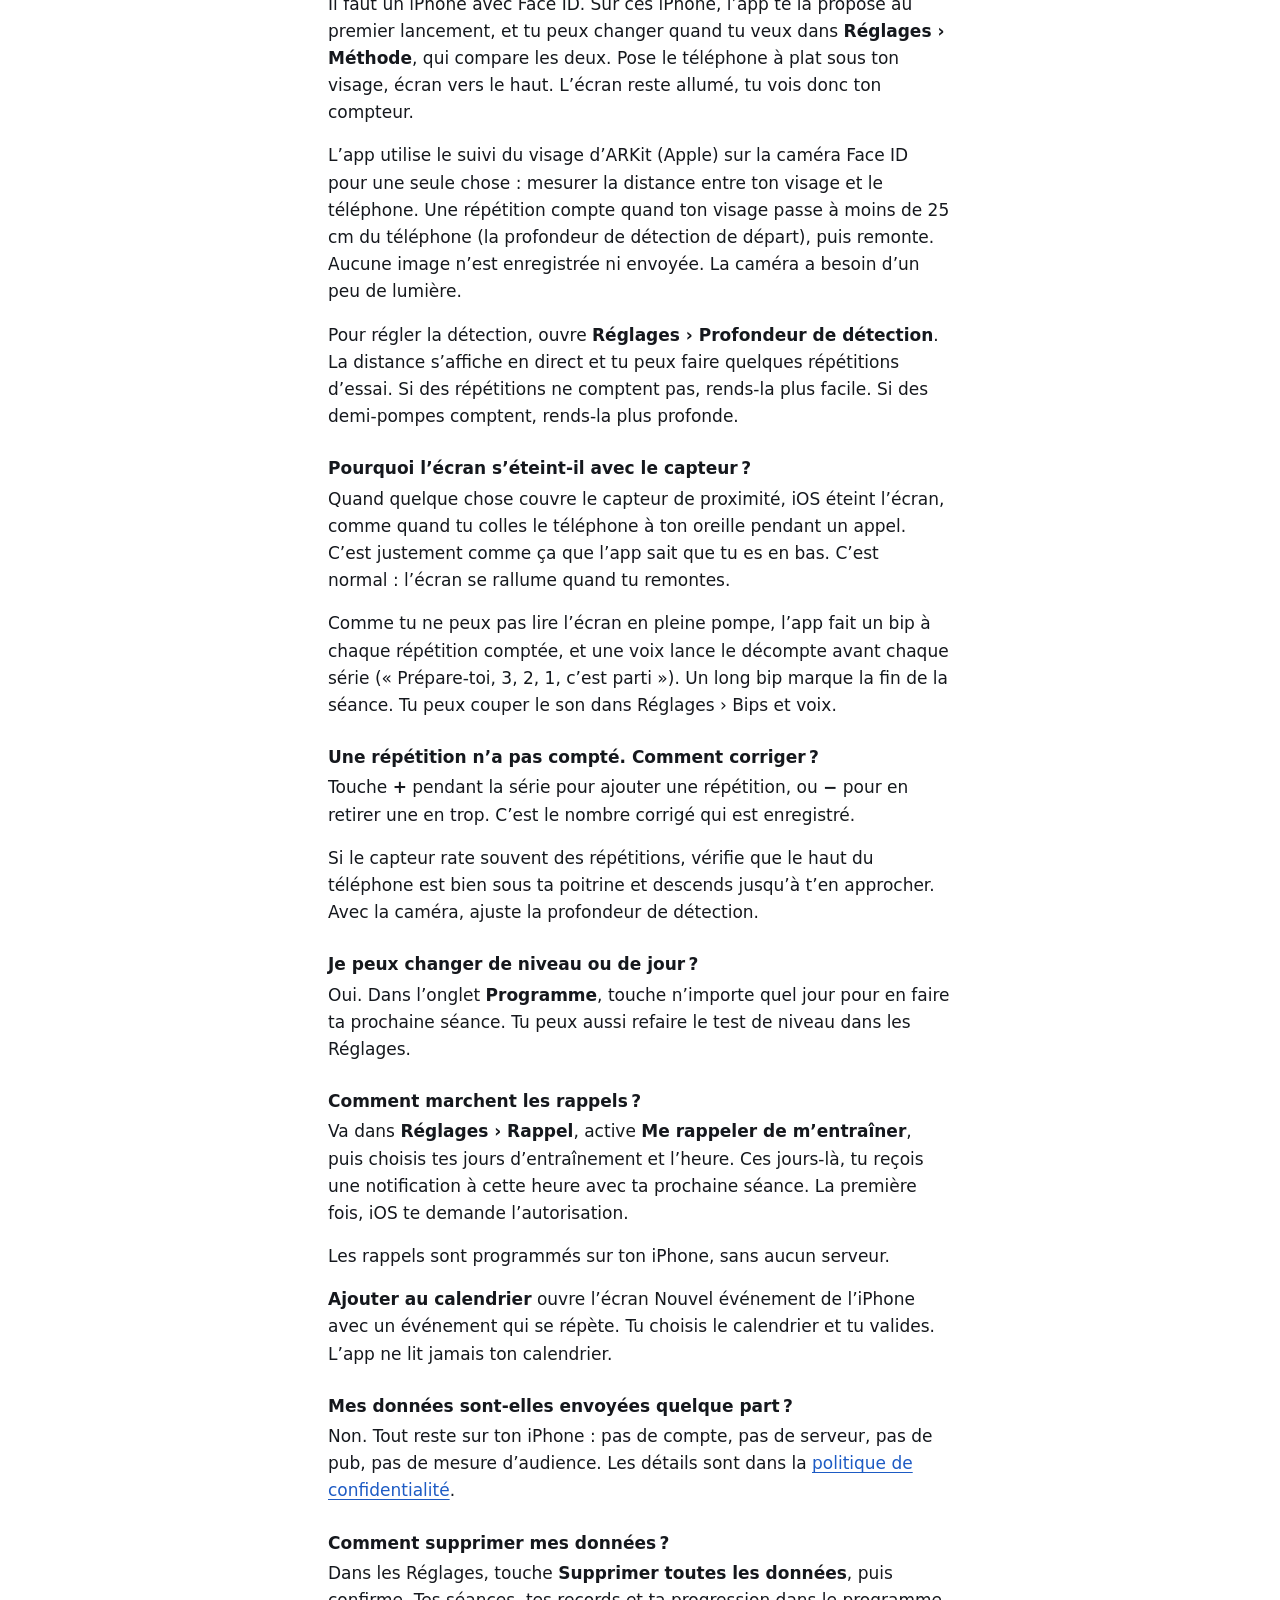
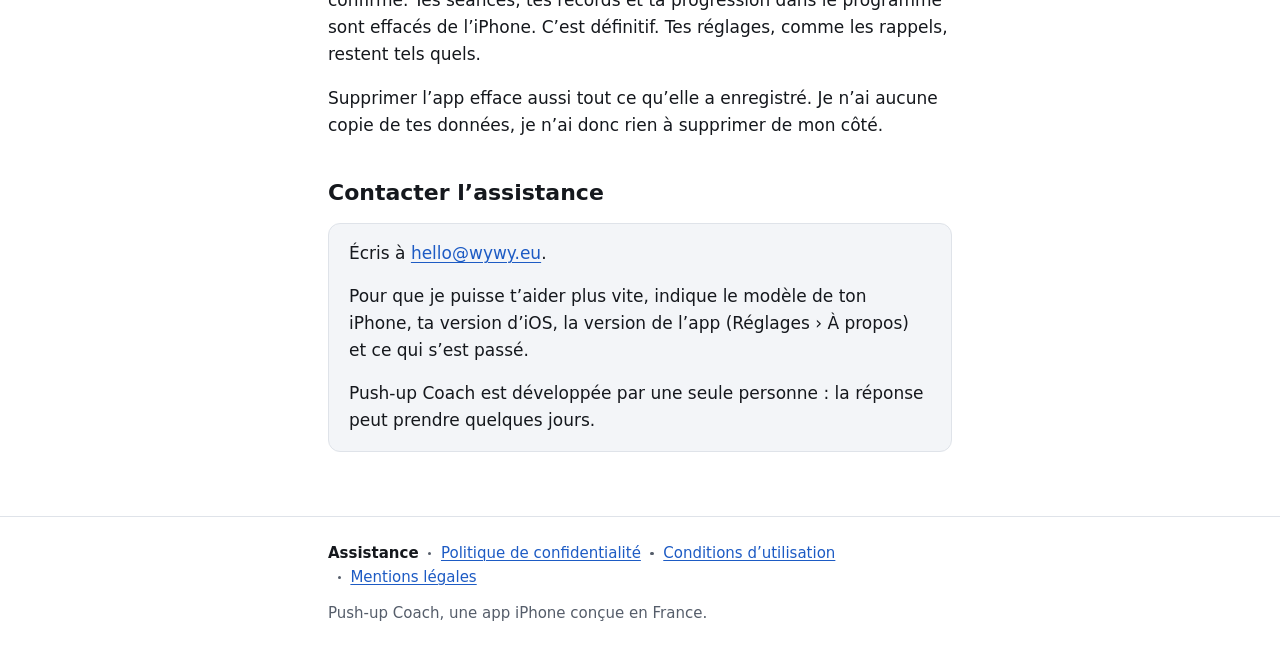
==== commit 6d6e8d9c: "Website: the two counting methods compared, front camera suggested on Face ID iPhones" ====
--- a/fr/index.html
+++ b/fr/index.html
@@ -53,10 +53,10 @@
 
     <h3 id="capteur">Comment marche le comptage avec le capteur de proximité ?</h3>
     <p>Pose ton iPhone à plat au sol, écran vers le haut, sous ta poitrine. Le haut du téléphone, côté écouteur, est tourné vers ta tête : c’est là que se trouve le capteur de proximité. Une répétition compte quand ta poitrine arrive à quelques centimètres du haut du téléphone, puis s’en éloigne.</p>
-    <p>C’est la méthode par défaut. Elle marche sur tous les iPhone, même dans le noir.</p>
+    <p>Ce comptage marche sur tous les iPhone, même dans le noir, sans accès à l’appareil photo. L’écran s’éteint quand ta poitrine est tout près : tu te fies aux bips.</p>
 
     <h3 id="camera">Et avec la caméra avant ?</h3>
-    <p>Dans les <strong>Réglages</strong> de l’app (l’icône en forme de roue dentée), choisis la méthode <strong>Caméra avant</strong>. Il faut un iPhone avec Face ID. Pose le téléphone à plat sous ton visage, écran vers le haut.</p>
+    <p>Il faut un iPhone avec Face ID. Sur ces iPhone, l’app te la propose au premier lancement, et tu peux changer quand tu veux dans <strong>Réglages › Méthode</strong>, qui compare les deux. Pose le téléphone à plat sous ton visage, écran vers le haut. L’écran reste allumé, tu vois donc ton compteur.</p>
     <p>L’app utilise le suivi du visage d’ARKit (Apple) sur la caméra Face ID pour une seule chose : mesurer la distance entre ton visage et le téléphone. Une répétition compte quand ton visage passe à moins de 25 cm du téléphone (la profondeur de détection de départ), puis remonte. Aucune image n’est enregistrée ni envoyée. La caméra a besoin d’un peu de lumière.</p>
     <p>Pour régler la détection, ouvre <strong>Réglages › Profondeur de détection</strong>. La distance s’affiche en direct et tu peux faire quelques répétitions d’essai. Si des répétitions ne comptent pas, rends-la plus facile. Si des demi-pompes comptent, rends-la plus profonde.</p>
 
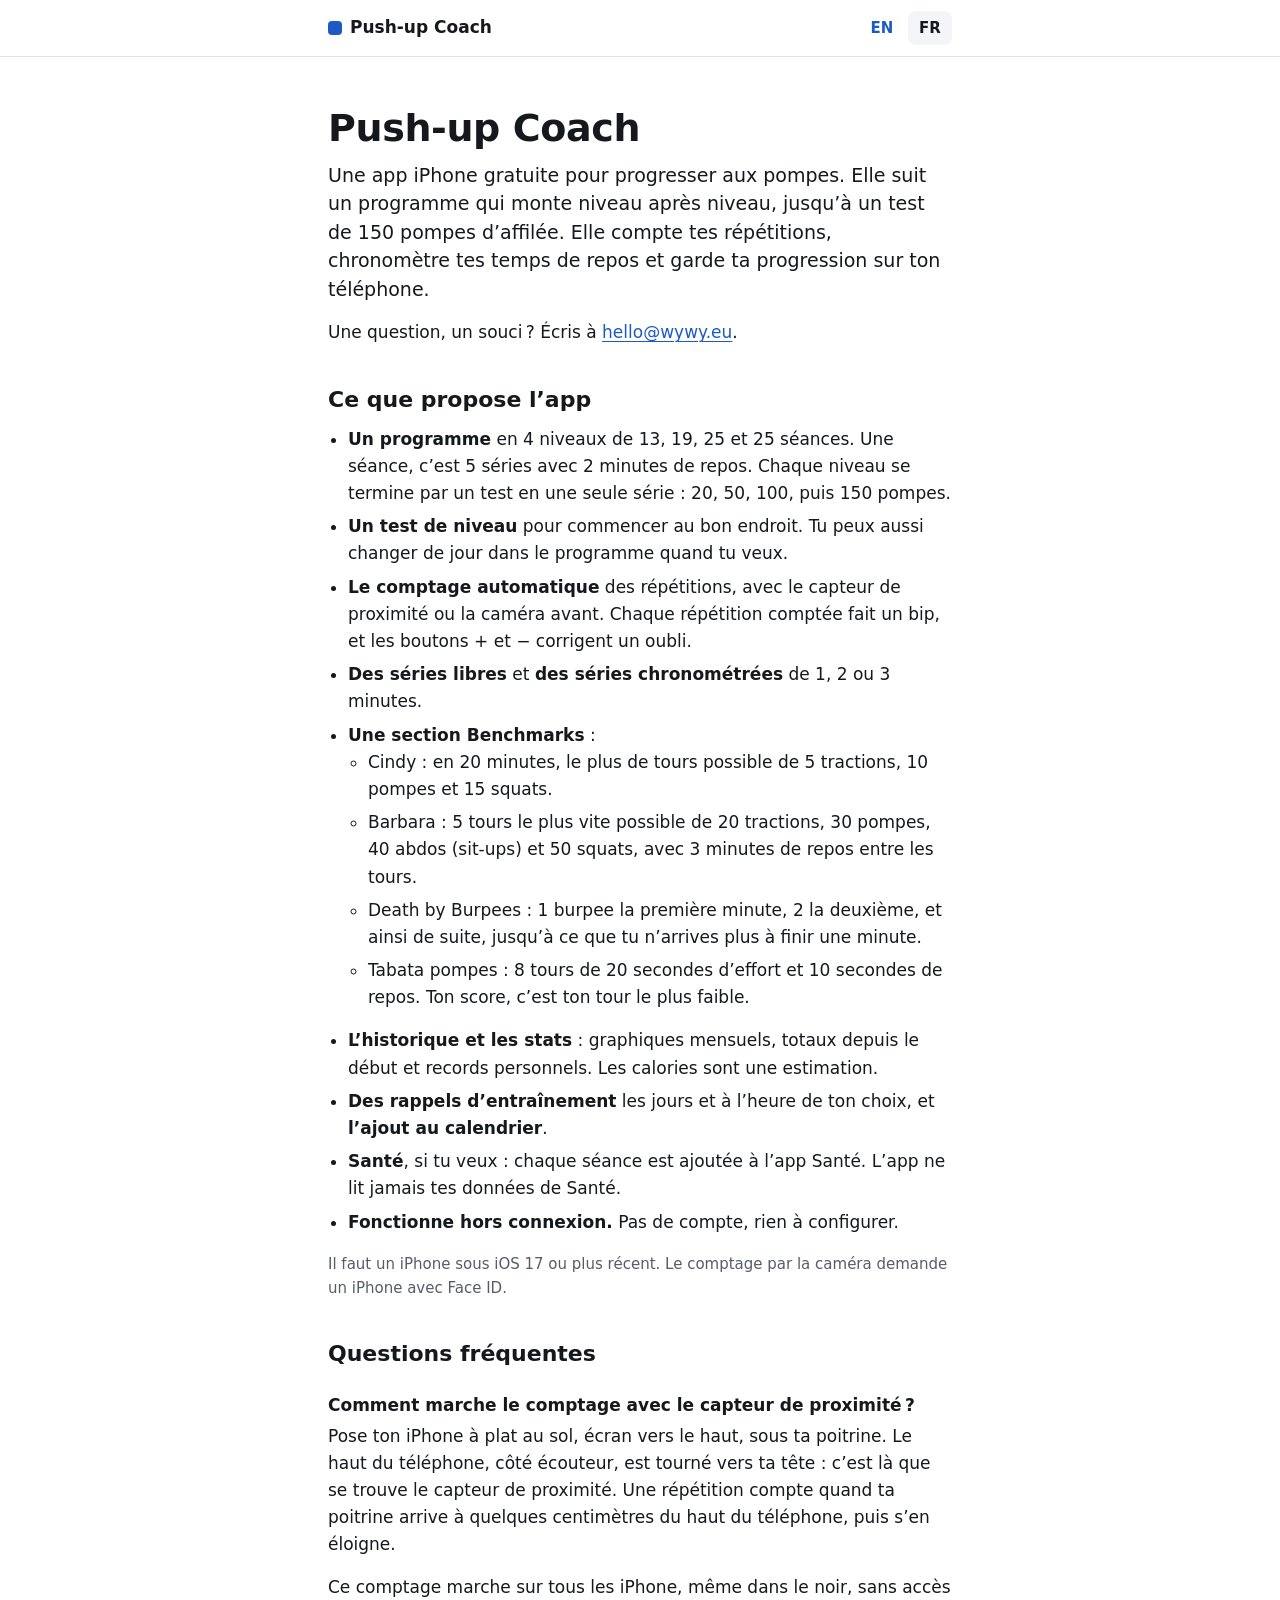
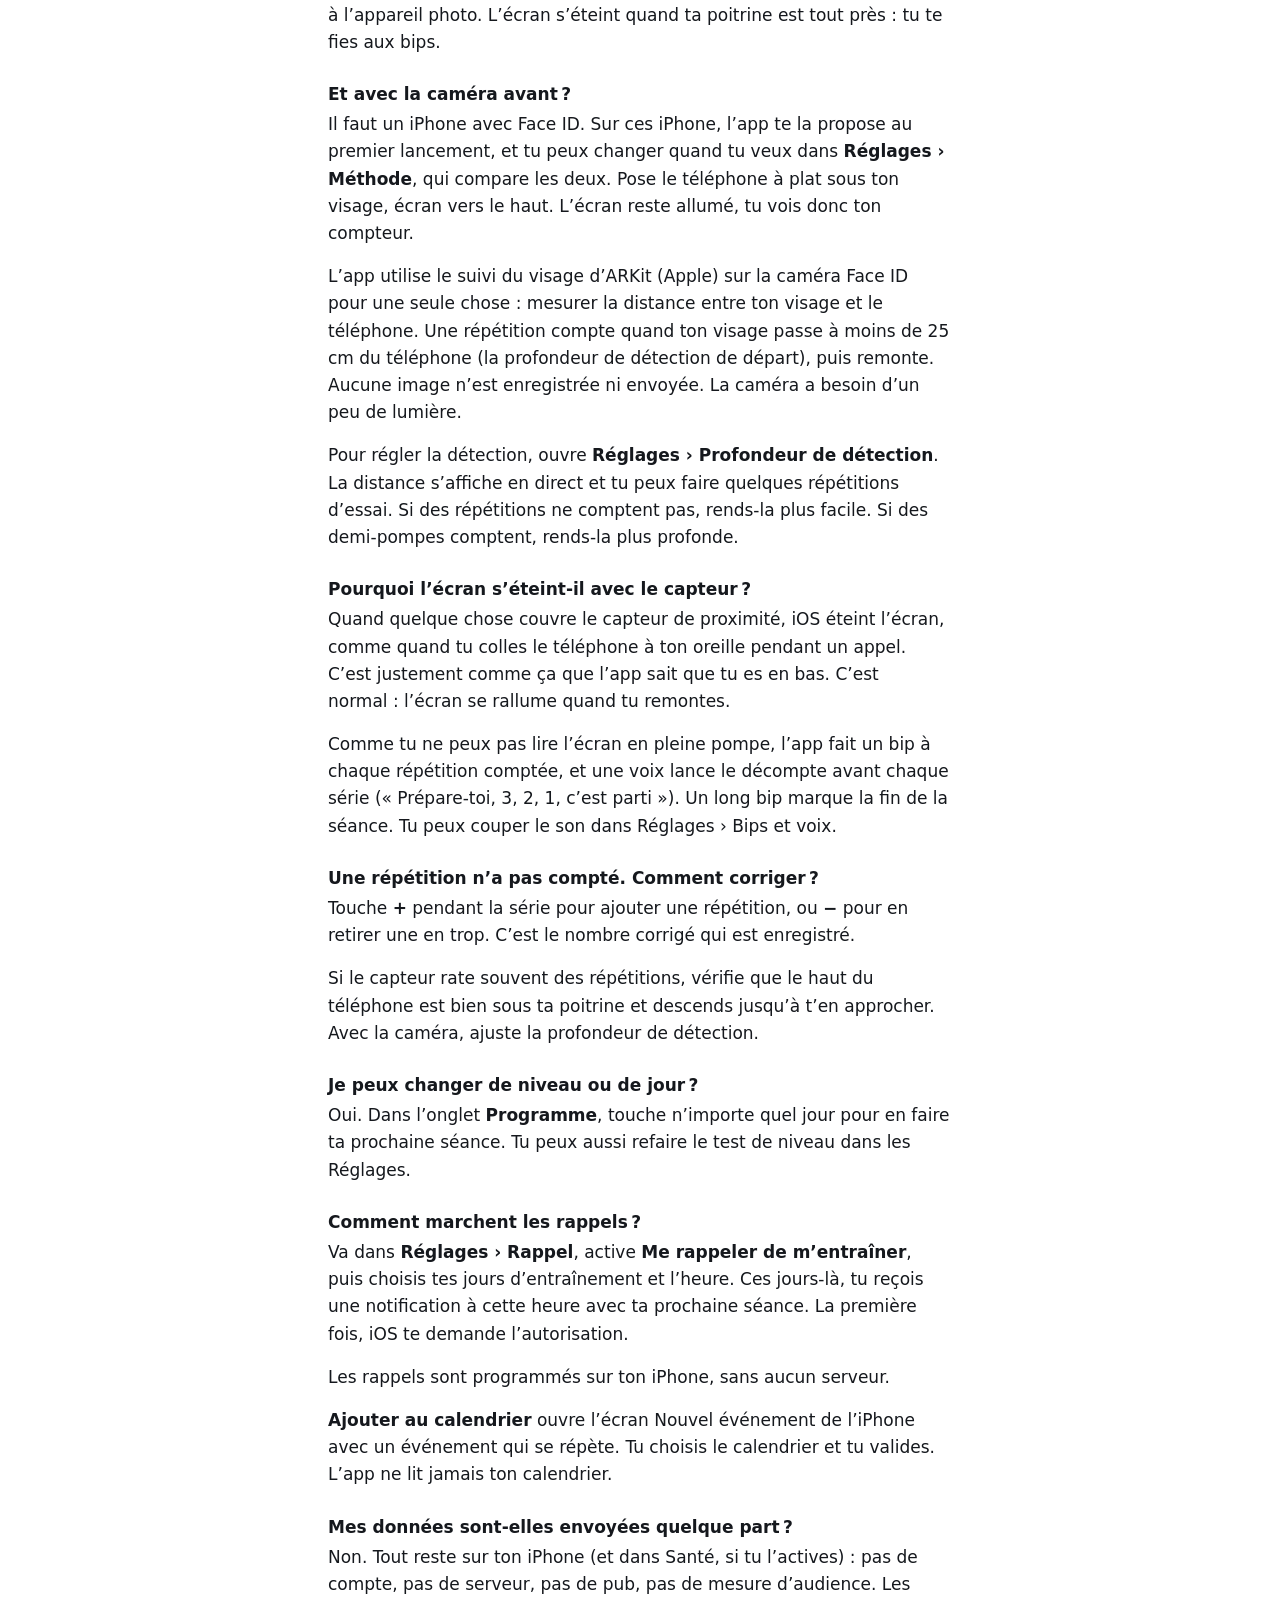
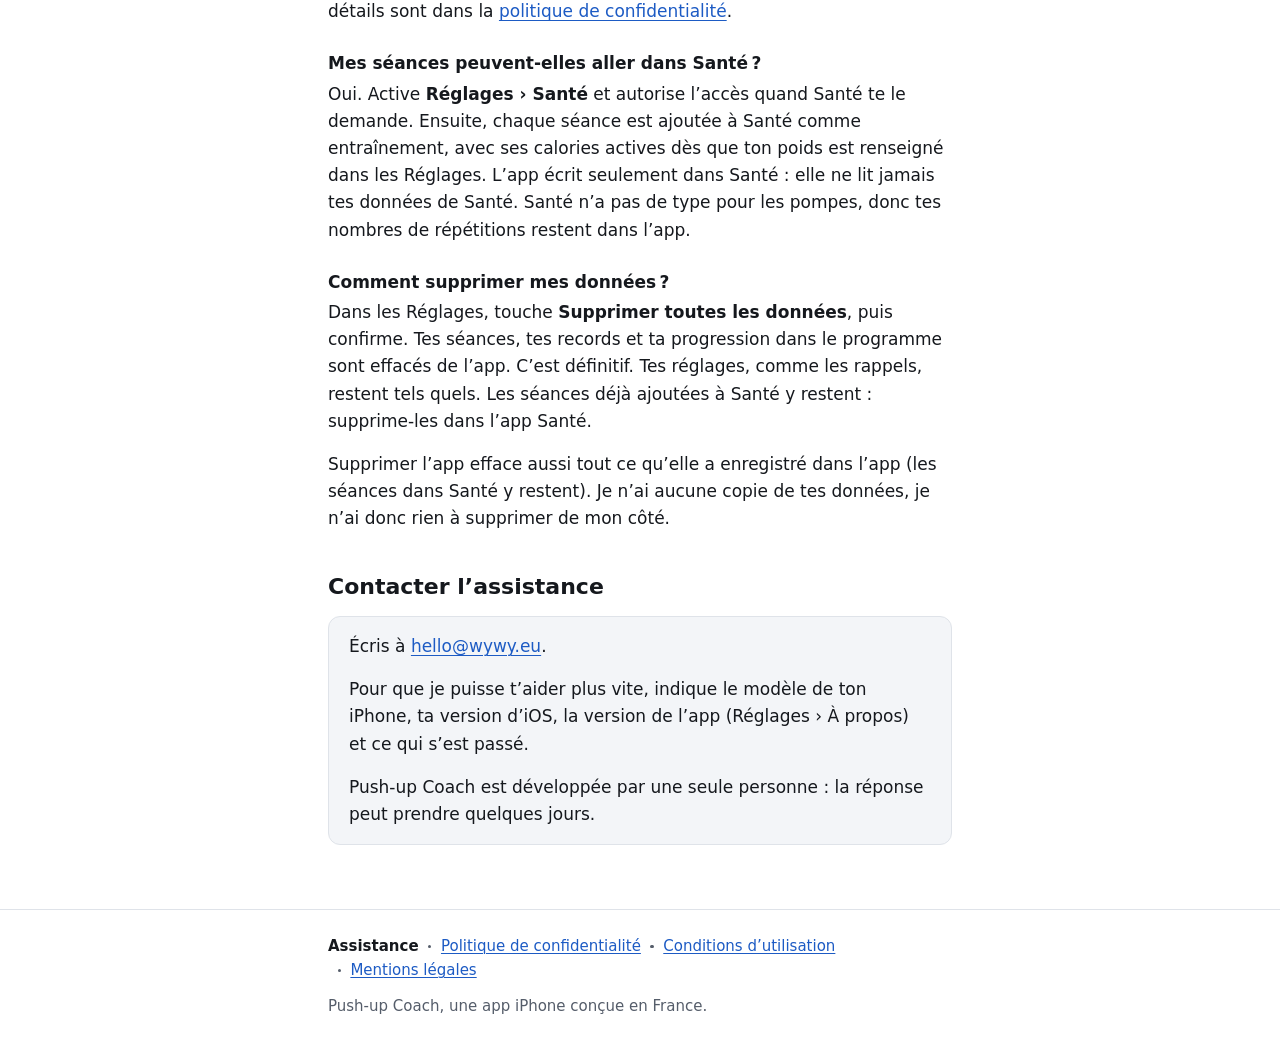
==== commit 19c43819: "Website: Tabata push-ups, and saving workouts to Apple Health (write only)" ====
--- a/fr/index.html
+++ b/fr/index.html
@@ -41,10 +41,12 @@
           <li>Cindy : en 20 minutes, le plus de tours possible de 5 tractions, 10 pompes et 15 squats.</li>
           <li>Barbara : 5 tours le plus vite possible de 20 tractions, 30 pompes, 40 abdos (sit-ups) et 50 squats, avec 3 minutes de repos entre les tours.</li>
           <li>Death by Burpees : 1 burpee la première minute, 2 la deuxième, et ainsi de suite, jusqu’à ce que tu n’arrives plus à finir une minute.</li>
+          <li>Tabata pompes : 8 tours de 20 secondes d’effort et 10 secondes de repos. Ton score, c’est ton tour le plus faible.</li>
         </ul>
       </li>
       <li><strong>L’historique et les stats</strong> : graphiques mensuels, totaux depuis le début et records personnels. Les calories sont une estimation.</li>
       <li><strong>Des rappels d’entraînement</strong> les jours et à l’heure de ton choix, et <strong>l’ajout au calendrier</strong>.</li>
+      <li><strong>Santé</strong>, si tu veux : chaque séance est ajoutée à l’app Santé. L’app ne lit jamais tes données de Santé.</li>
       <li><strong>Fonctionne hors connexion.</strong> Pas de compte, rien à configurer.</li>
     </ul>
     <p class="meta">Il faut un iPhone sous iOS 17 ou plus récent. Le comptage par la caméra demande un iPhone avec Face ID.</p>
@@ -77,11 +79,14 @@
     <p><strong>Ajouter au calendrier</strong> ouvre l’écran Nouvel événement de l’iPhone avec un événement qui se répète. Tu choisis le calendrier et tu valides. L’app ne lit jamais ton calendrier.</p>
 
     <h3 id="donnees">Mes données sont-elles envoyées quelque part ?</h3>
-    <p>Non. Tout reste sur ton iPhone : pas de compte, pas de serveur, pas de pub, pas de mesure d’audience. Les détails sont dans la <a href="privacy.html">politique de confidentialité</a>.</p>
+    <p>Non. Tout reste sur ton iPhone (et dans Santé, si tu l’actives) : pas de compte, pas de serveur, pas de pub, pas de mesure d’audience. Les détails sont dans la <a href="privacy.html">politique de confidentialité</a>.</p>
+
+    <h3 id="sante">Mes séances peuvent-elles aller dans Santé ?</h3>
+    <p>Oui. Active <strong>Réglages › Santé</strong> et autorise l’accès quand Santé te le demande. Ensuite, chaque séance est ajoutée à Santé comme entraînement, avec ses calories actives dès que ton poids est renseigné dans les Réglages. L’app écrit seulement dans Santé : elle ne lit jamais tes données de Santé. Santé n’a pas de type pour les pompes, donc tes nombres de répétitions restent dans l’app.</p>
 
     <h3 id="supprimer">Comment supprimer mes données ?</h3>
-    <p>Dans les Réglages, touche <strong>Supprimer toutes les données</strong>, puis confirme. Tes séances, tes records et ta progression dans le programme sont effacés de l’iPhone. C’est définitif. Tes réglages, comme les rappels, restent tels quels.</p>
-    <p>Supprimer l’app efface aussi tout ce qu’elle a enregistré. Je n’ai aucune copie de tes données, je n’ai donc rien à supprimer de mon côté.</p>
+    <p>Dans les Réglages, touche <strong>Supprimer toutes les données</strong>, puis confirme. Tes séances, tes records et ta progression dans le programme sont effacés de l’app. C’est définitif. Tes réglages, comme les rappels, restent tels quels. Les séances déjà ajoutées à Santé y restent : supprime-les dans l’app Santé.</p>
+    <p>Supprimer l’app efface aussi tout ce qu’elle a enregistré dans l’app (les séances dans Santé y restent). Je n’ai aucune copie de tes données, je n’ai donc rien à supprimer de mon côté.</p>
 
     <h2 id="contact">Contacter l’assistance</h2>
     <div class="card">
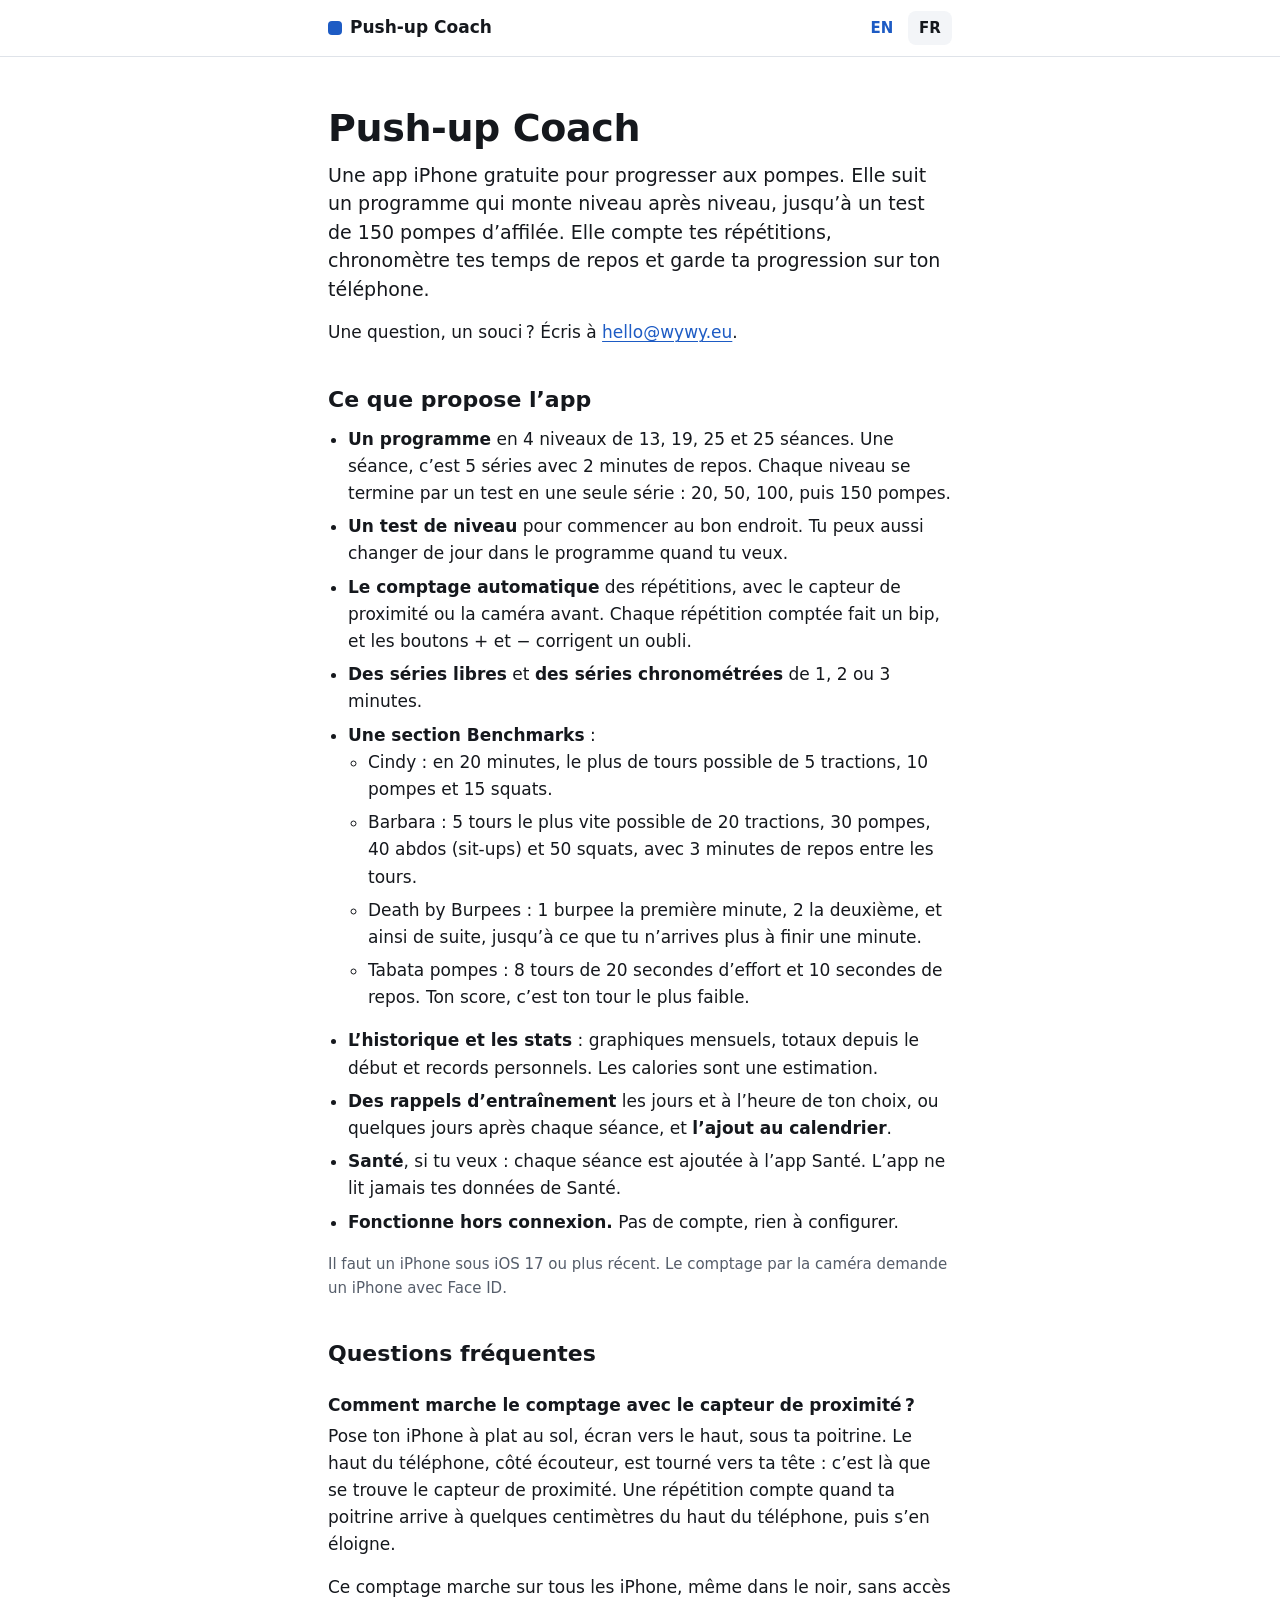
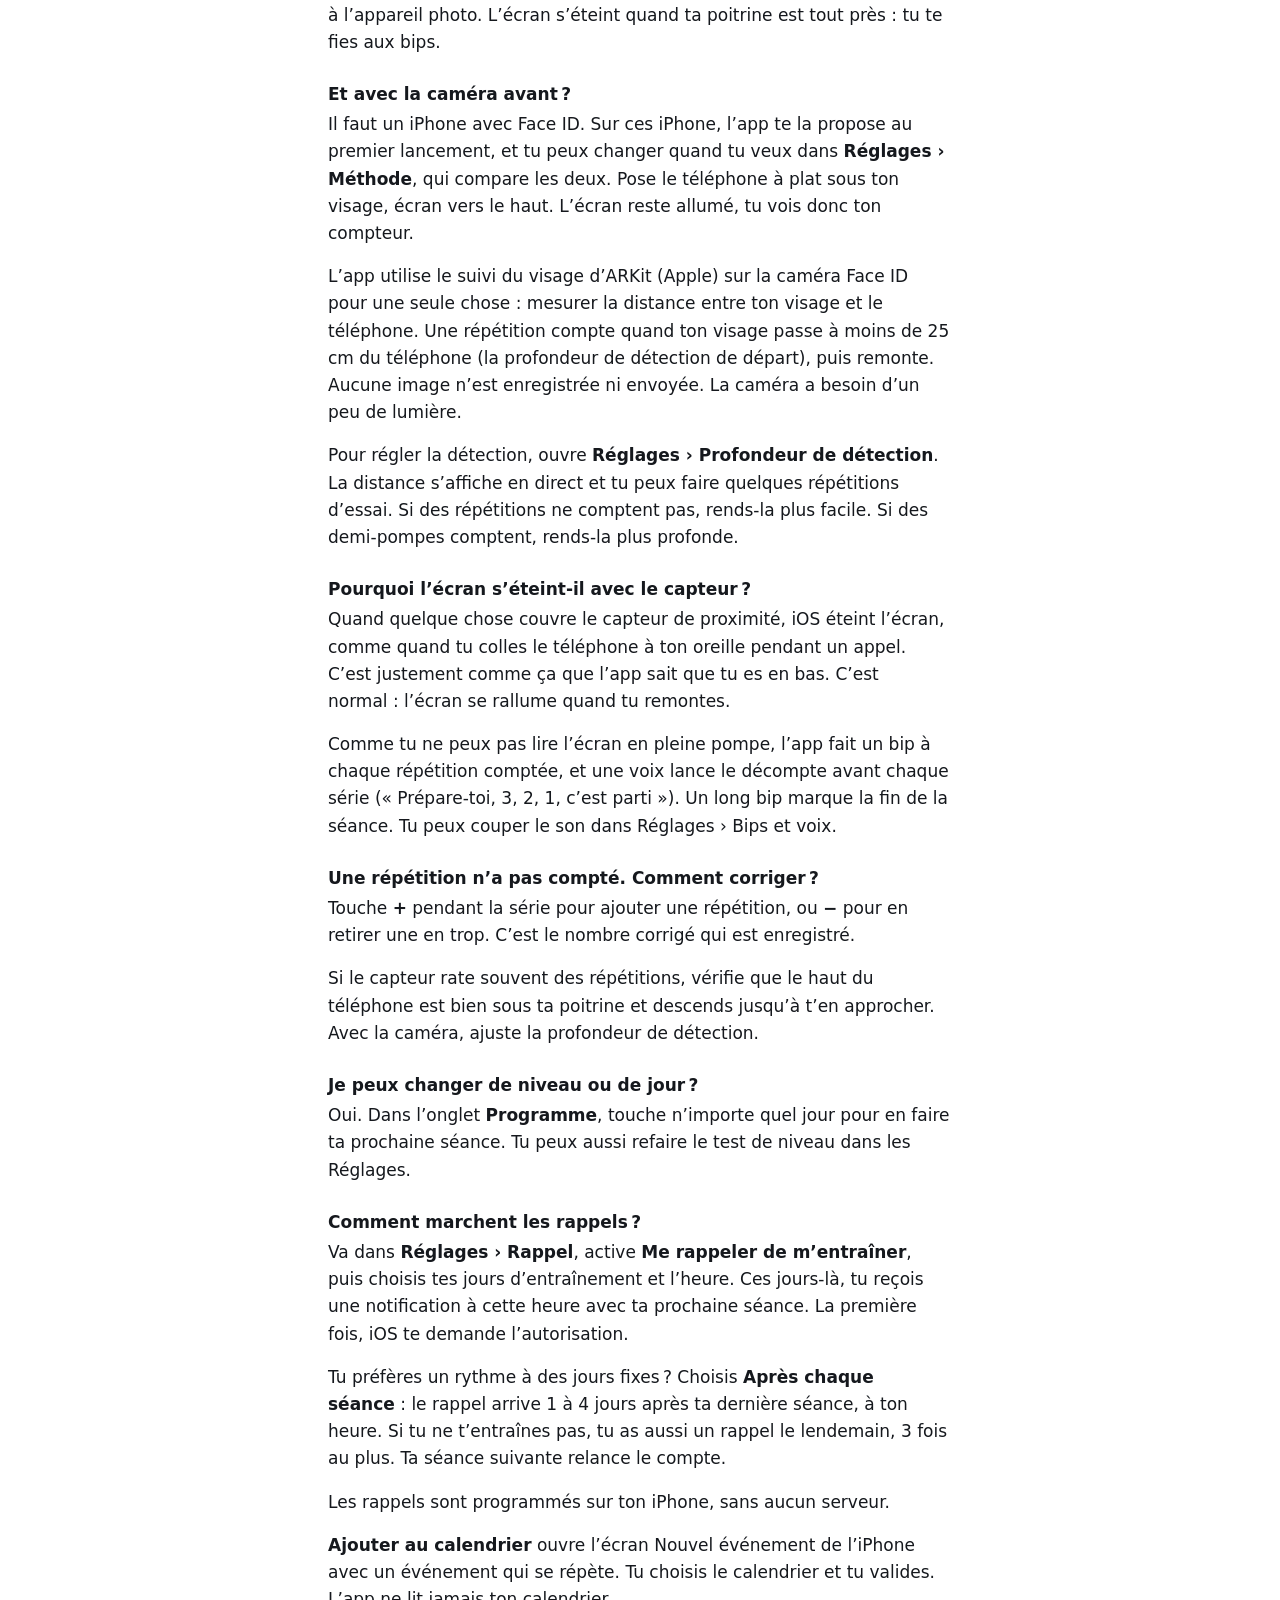
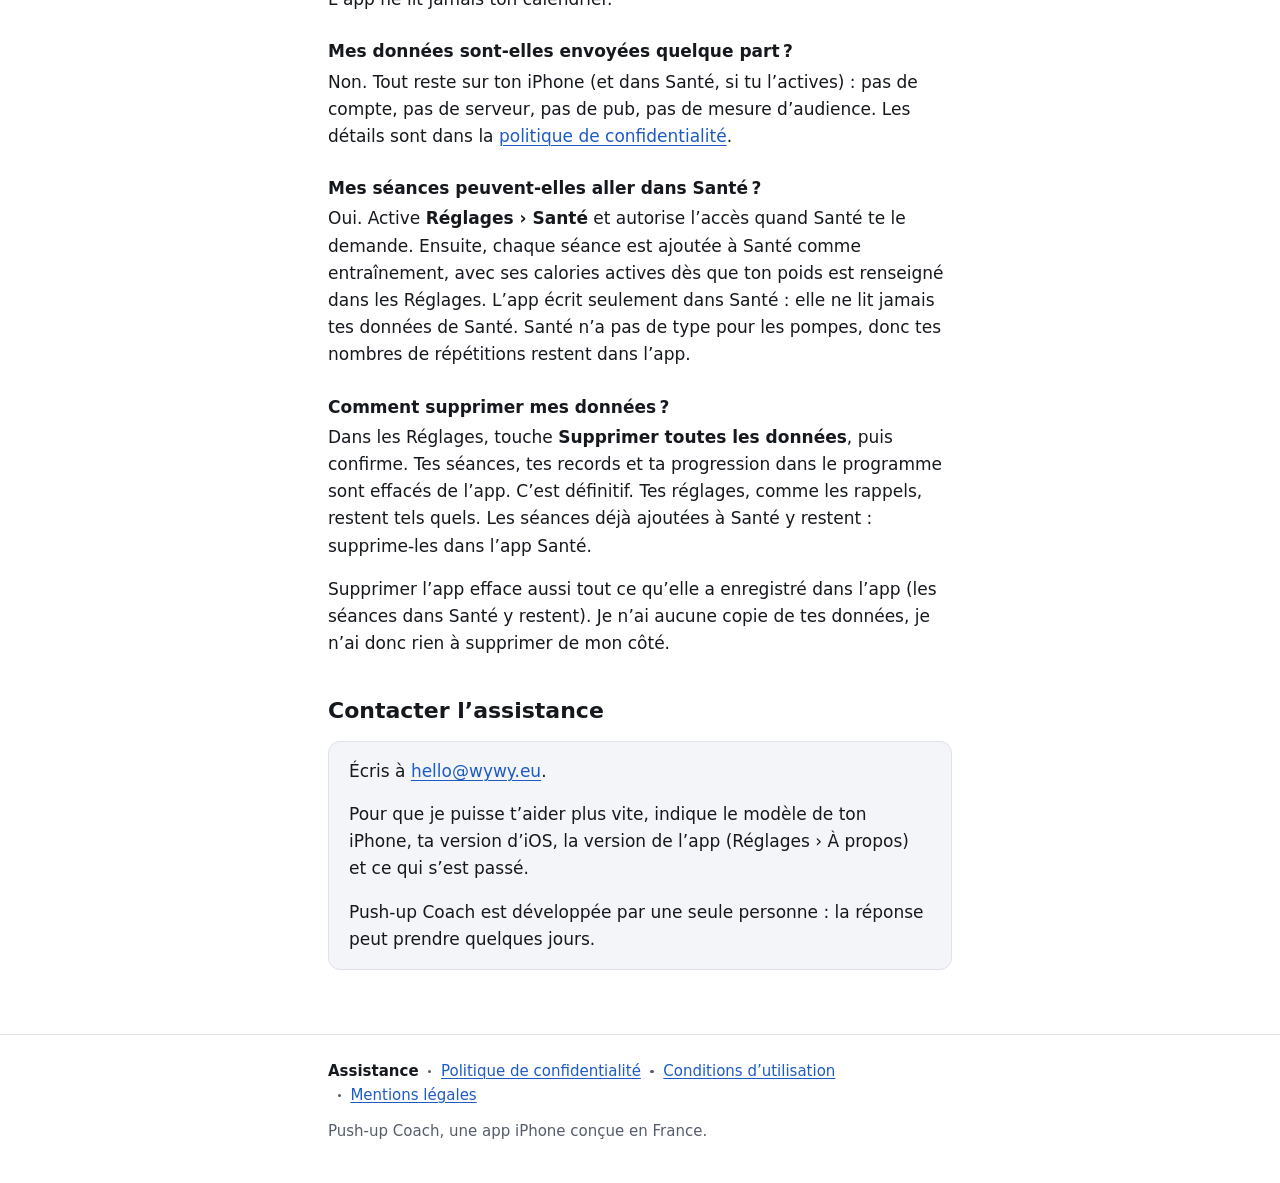
==== commit 64d649ad: "Website: reminders after each workout, and the reminder settings in the privacy policy" ====
--- a/fr/index.html
+++ b/fr/index.html
@@ -45,7 +45,7 @@
         </ul>
       </li>
       <li><strong>L’historique et les stats</strong> : graphiques mensuels, totaux depuis le début et records personnels. Les calories sont une estimation.</li>
-      <li><strong>Des rappels d’entraînement</strong> les jours et à l’heure de ton choix, et <strong>l’ajout au calendrier</strong>.</li>
+      <li><strong>Des rappels d’entraînement</strong> les jours et à l’heure de ton choix, ou quelques jours après chaque séance, et <strong>l’ajout au calendrier</strong>.</li>
       <li><strong>Santé</strong>, si tu veux : chaque séance est ajoutée à l’app Santé. L’app ne lit jamais tes données de Santé.</li>
       <li><strong>Fonctionne hors connexion.</strong> Pas de compte, rien à configurer.</li>
     </ul>
@@ -75,6 +75,7 @@
 
     <h3 id="rappels">Comment marchent les rappels ?</h3>
     <p>Va dans <strong>Réglages › Rappel</strong>, active <strong>Me rappeler de m’entraîner</strong>, puis choisis tes jours d’entraînement et l’heure. Ces jours-là, tu reçois une notification à cette heure avec ta prochaine séance. La première fois, iOS te demande l’autorisation.</p>
+    <p>Tu préfères un rythme à des jours fixes ? Choisis <strong>Après chaque séance</strong> : le rappel arrive 1 à 4 jours après ta dernière séance, à ton heure. Si tu ne t’entraînes pas, tu as aussi un rappel le lendemain, 3 fois au plus. Ta séance suivante relance le compte.</p>
     <p>Les rappels sont programmés sur ton iPhone, sans aucun serveur.</p>
     <p><strong>Ajouter au calendrier</strong> ouvre l’écran Nouvel événement de l’iPhone avec un événement qui se répète. Tu choisis le calendrier et tu valides. L’app ne lit jamais ton calendrier.</p>
 
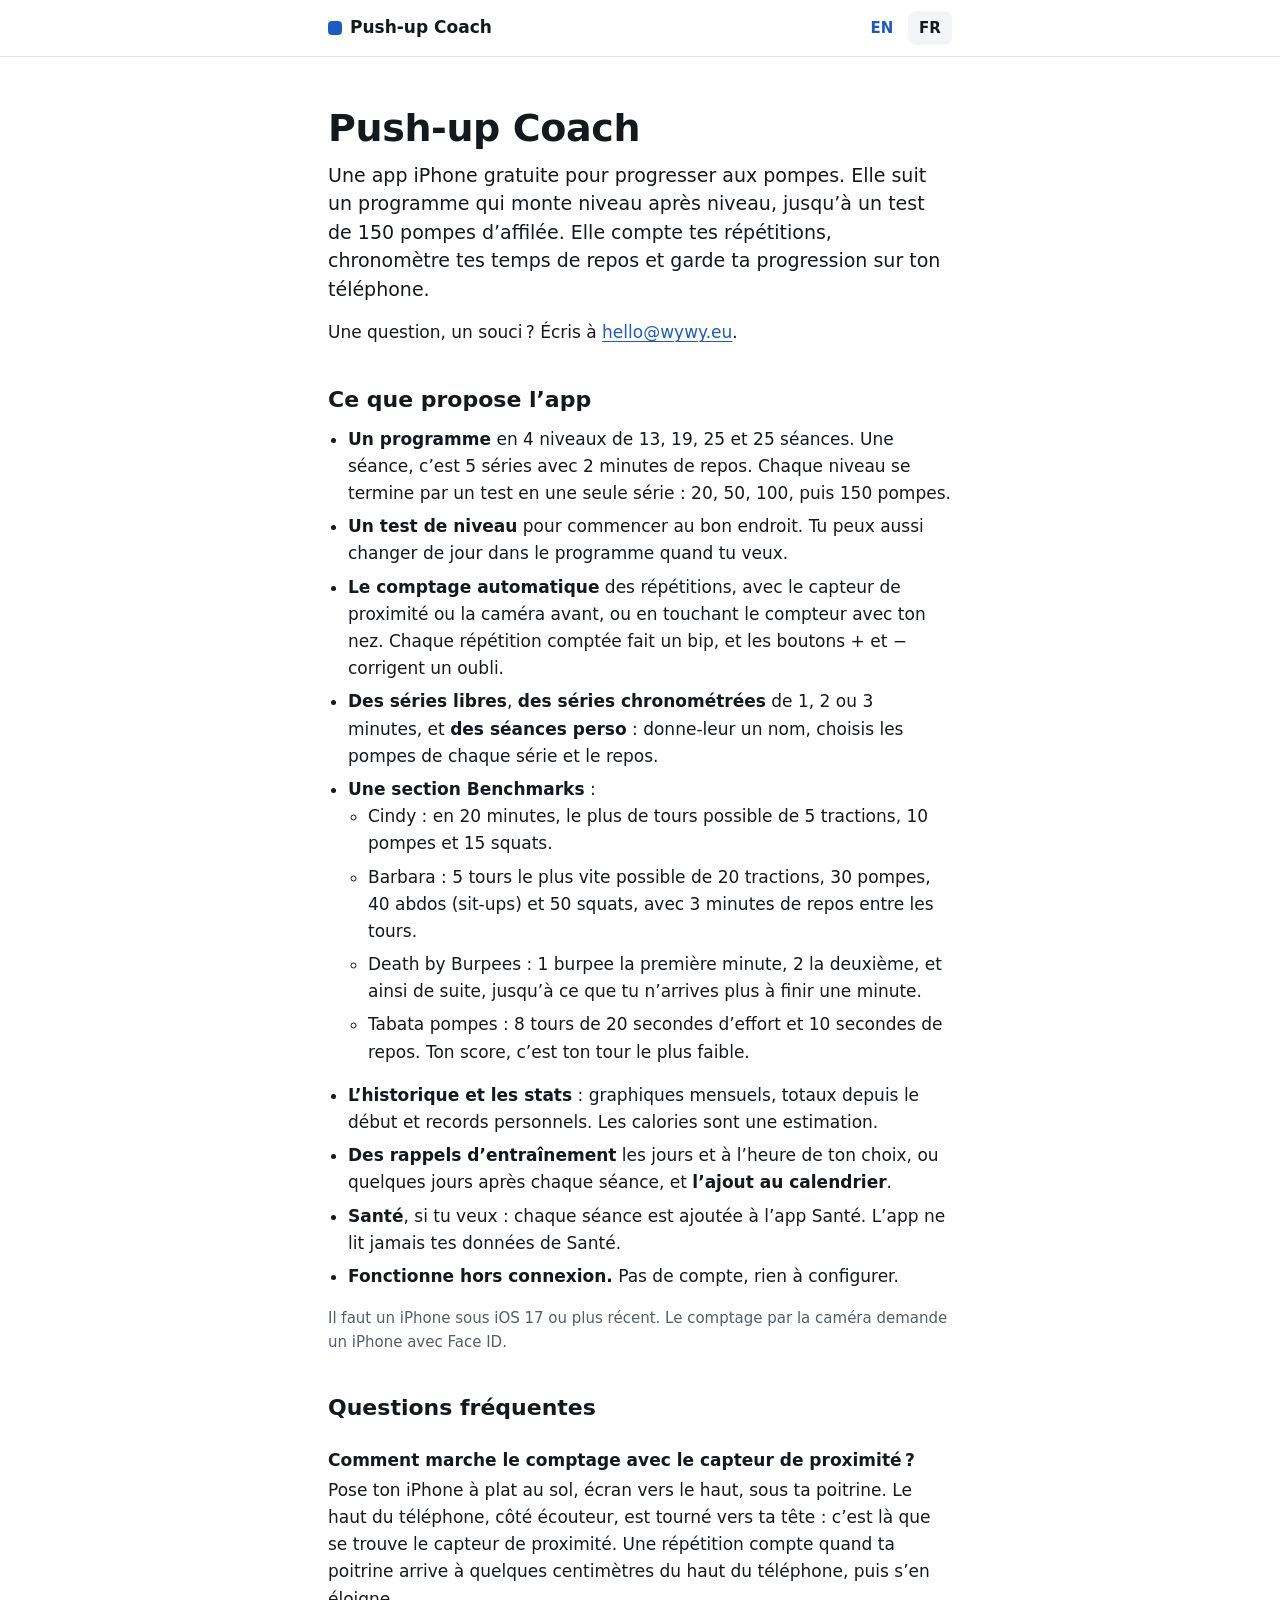
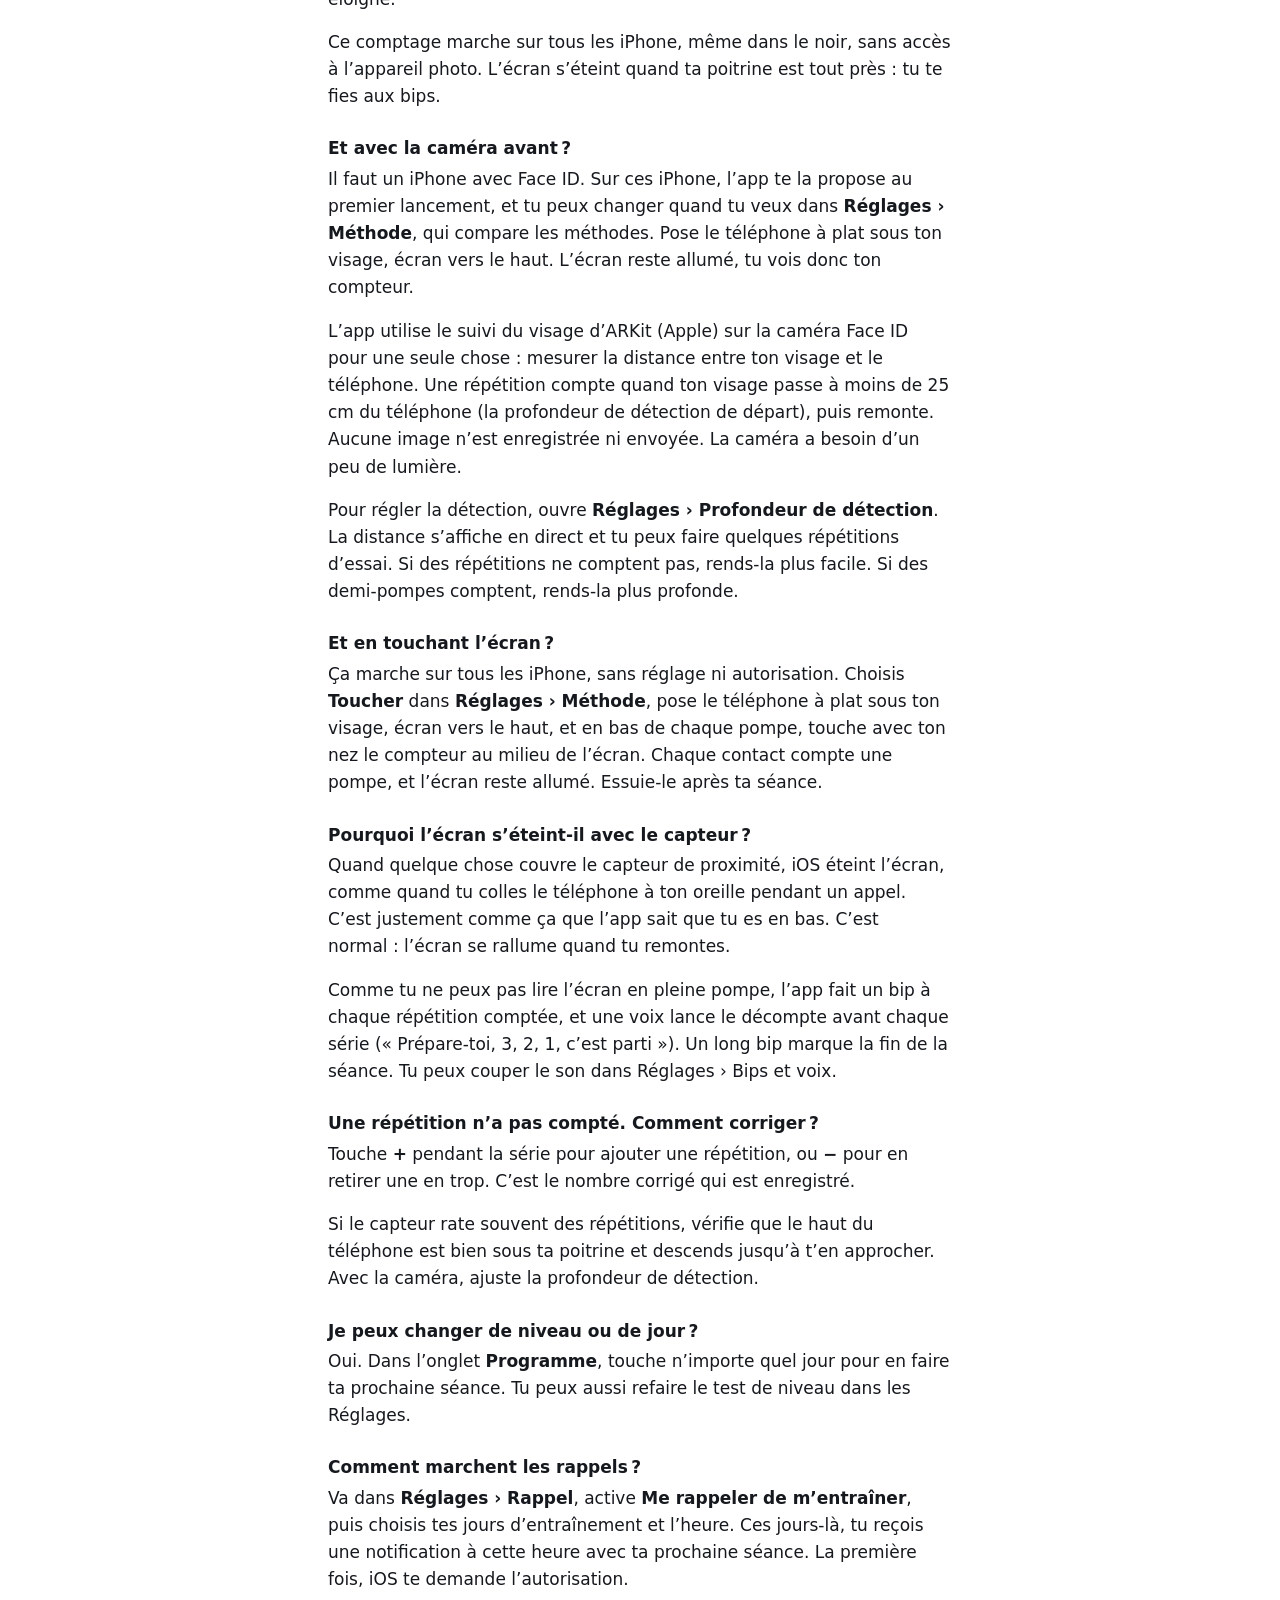
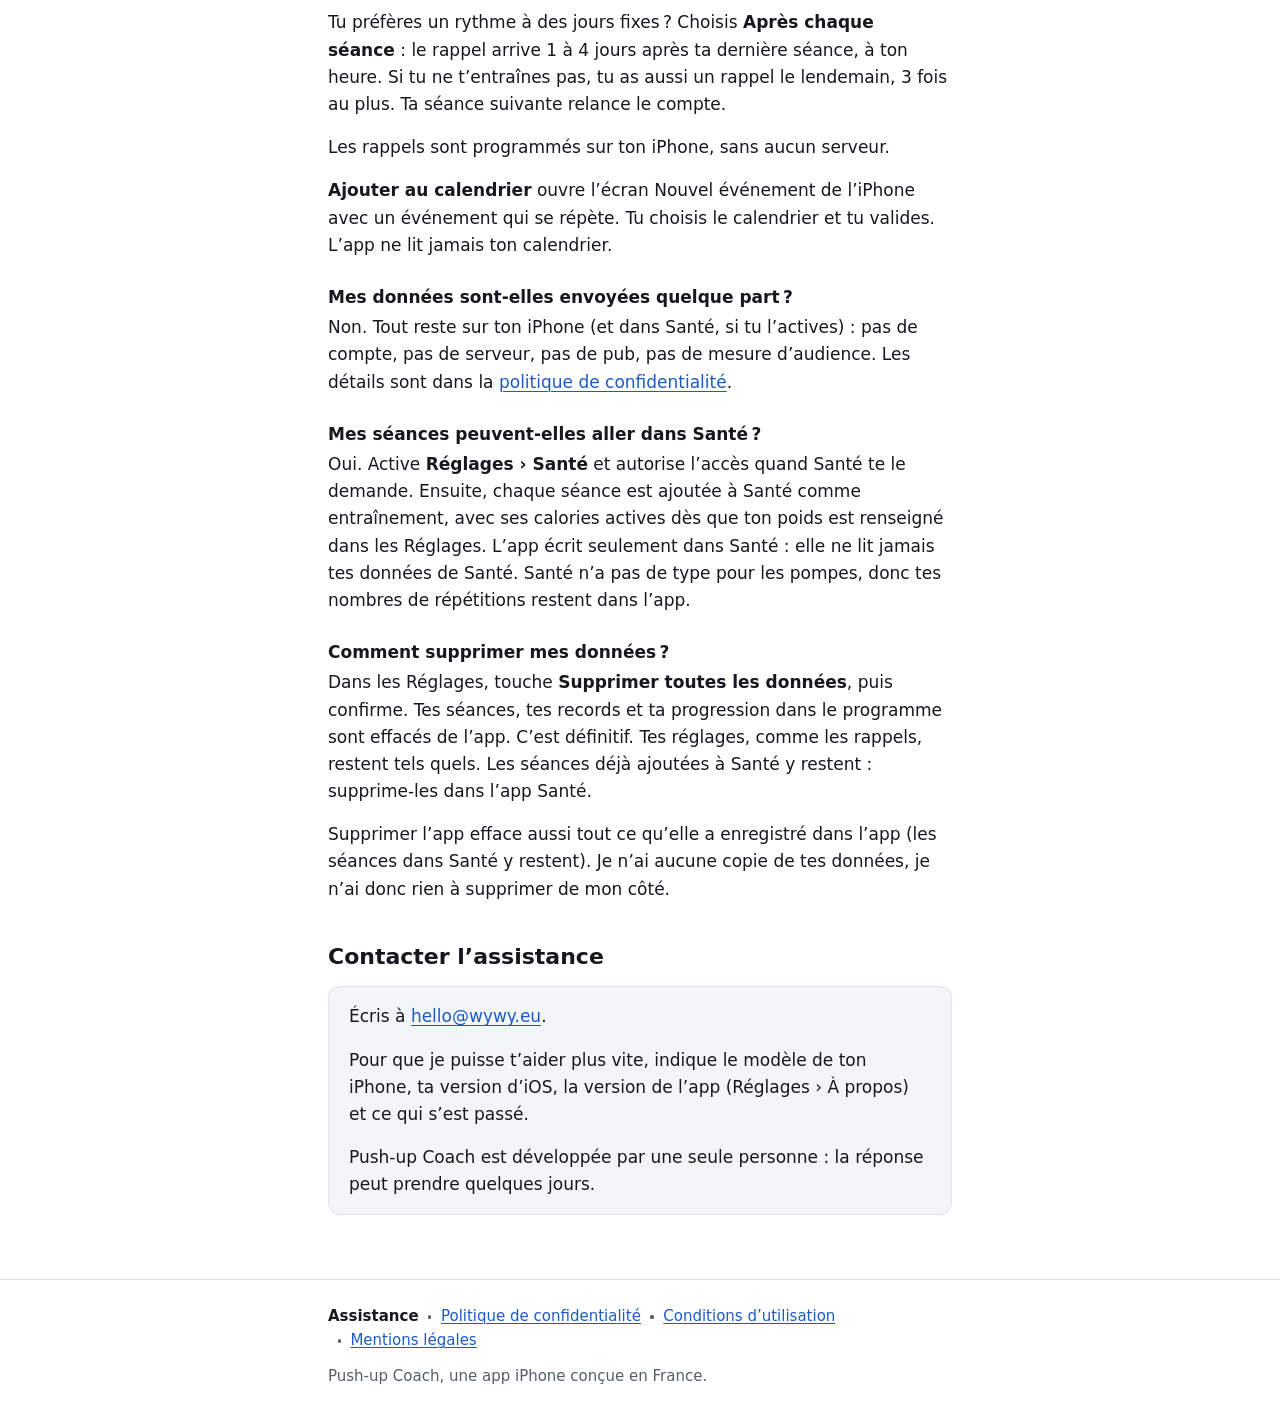
==== commit 79a95414: "Website: counting by touch, custom sets, and custom workouts in the privacy policy" ====
--- a/fr/index.html
+++ b/fr/index.html
@@ -34,8 +34,8 @@
     <ul>
       <li><strong>Un programme</strong> en 4 niveaux de 13, 19, 25 et 25 séances. Une séance, c’est 5 séries avec 2 minutes de repos. Chaque niveau se termine par un test en une seule série : 20, 50, 100, puis 150 pompes.</li>
       <li><strong>Un test de niveau</strong> pour commencer au bon endroit. Tu peux aussi changer de jour dans le programme quand tu veux.</li>
-      <li><strong>Le comptage automatique</strong> des répétitions, avec le capteur de proximité ou la caméra avant. Chaque répétition comptée fait un bip, et les boutons + et − corrigent un oubli.</li>
-      <li><strong>Des séries libres</strong> et <strong>des séries chronométrées</strong> de 1, 2 ou 3 minutes.</li>
+      <li><strong>Le comptage automatique</strong> des répétitions, avec le capteur de proximité ou la caméra avant, ou en touchant le compteur avec ton nez. Chaque répétition comptée fait un bip, et les boutons + et − corrigent un oubli.</li>
+      <li><strong>Des séries libres</strong>, <strong>des séries chronométrées</strong> de 1, 2 ou 3 minutes, et <strong>des séances perso</strong> : donne-leur un nom, choisis les pompes de chaque série et le repos.</li>
       <li><strong>Une section Benchmarks</strong> :
         <ul>
           <li>Cindy : en 20 minutes, le plus de tours possible de 5 tractions, 10 pompes et 15 squats.</li>
@@ -58,9 +58,12 @@
     <p>Ce comptage marche sur tous les iPhone, même dans le noir, sans accès à l’appareil photo. L’écran s’éteint quand ta poitrine est tout près : tu te fies aux bips.</p>
 
     <h3 id="camera">Et avec la caméra avant ?</h3>
-    <p>Il faut un iPhone avec Face ID. Sur ces iPhone, l’app te la propose au premier lancement, et tu peux changer quand tu veux dans <strong>Réglages › Méthode</strong>, qui compare les deux. Pose le téléphone à plat sous ton visage, écran vers le haut. L’écran reste allumé, tu vois donc ton compteur.</p>
+    <p>Il faut un iPhone avec Face ID. Sur ces iPhone, l’app te la propose au premier lancement, et tu peux changer quand tu veux dans <strong>Réglages › Méthode</strong>, qui compare les méthodes. Pose le téléphone à plat sous ton visage, écran vers le haut. L’écran reste allumé, tu vois donc ton compteur.</p>
     <p>L’app utilise le suivi du visage d’ARKit (Apple) sur la caméra Face ID pour une seule chose : mesurer la distance entre ton visage et le téléphone. Une répétition compte quand ton visage passe à moins de 25 cm du téléphone (la profondeur de détection de départ), puis remonte. Aucune image n’est enregistrée ni envoyée. La caméra a besoin d’un peu de lumière.</p>
     <p>Pour régler la détection, ouvre <strong>Réglages › Profondeur de détection</strong>. La distance s’affiche en direct et tu peux faire quelques répétitions d’essai. Si des répétitions ne comptent pas, rends-la plus facile. Si des demi-pompes comptent, rends-la plus profonde.</p>
+
+    <h3 id="toucher">Et en touchant l’écran ?</h3>
+    <p>Ça marche sur tous les iPhone, sans réglage ni autorisation. Choisis <strong>Toucher</strong> dans <strong>Réglages › Méthode</strong>, pose le téléphone à plat sous ton visage, écran vers le haut, et en bas de chaque pompe, touche avec ton nez le compteur au milieu de l’écran. Chaque contact compte une pompe, et l’écran reste allumé. Essuie-le après ta séance.</p>
 
     <h3 id="ecran-noir">Pourquoi l’écran s’éteint-il avec le capteur ?</h3>
     <p>Quand quelque chose couvre le capteur de proximité, iOS éteint l’écran, comme quand tu colles le téléphone à ton oreille pendant un appel. C’est justement comme ça que l’app sait que tu es en bas. C’est normal : l’écran se rallume quand tu remontes.</p>
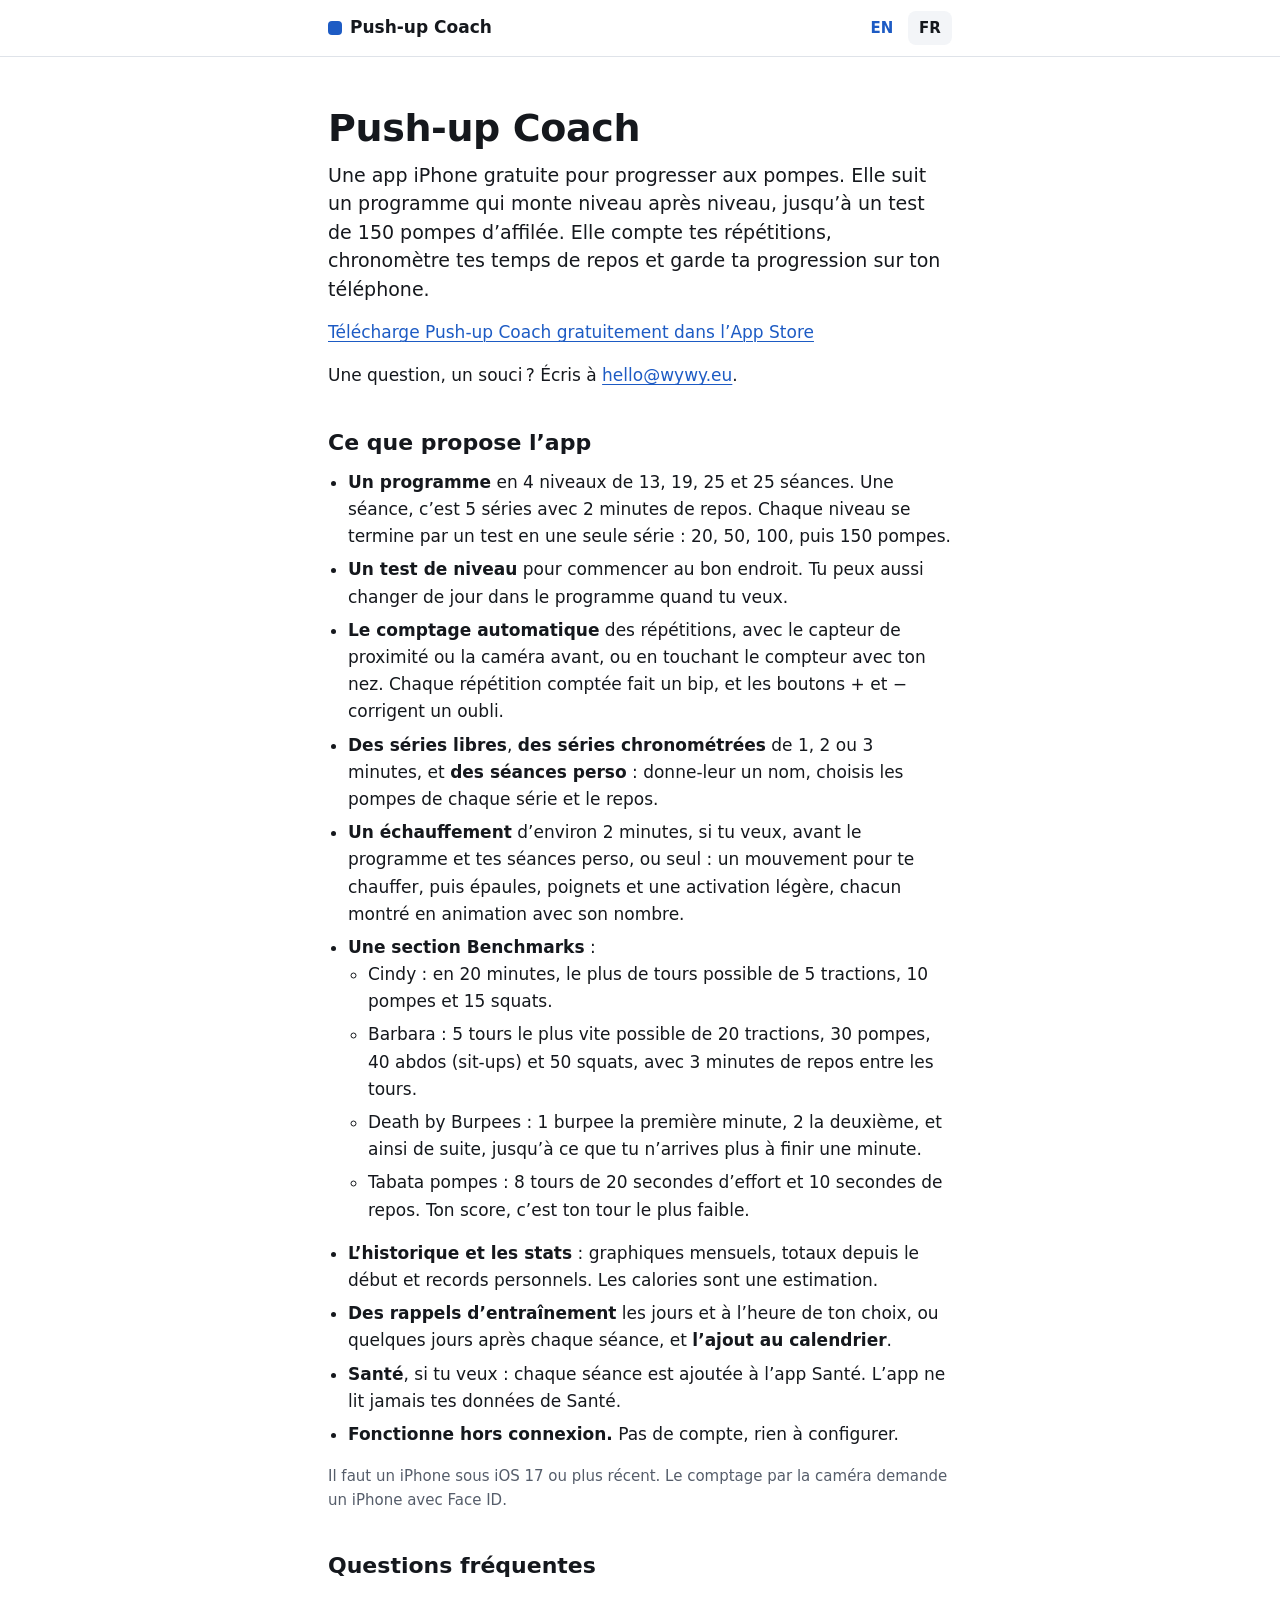
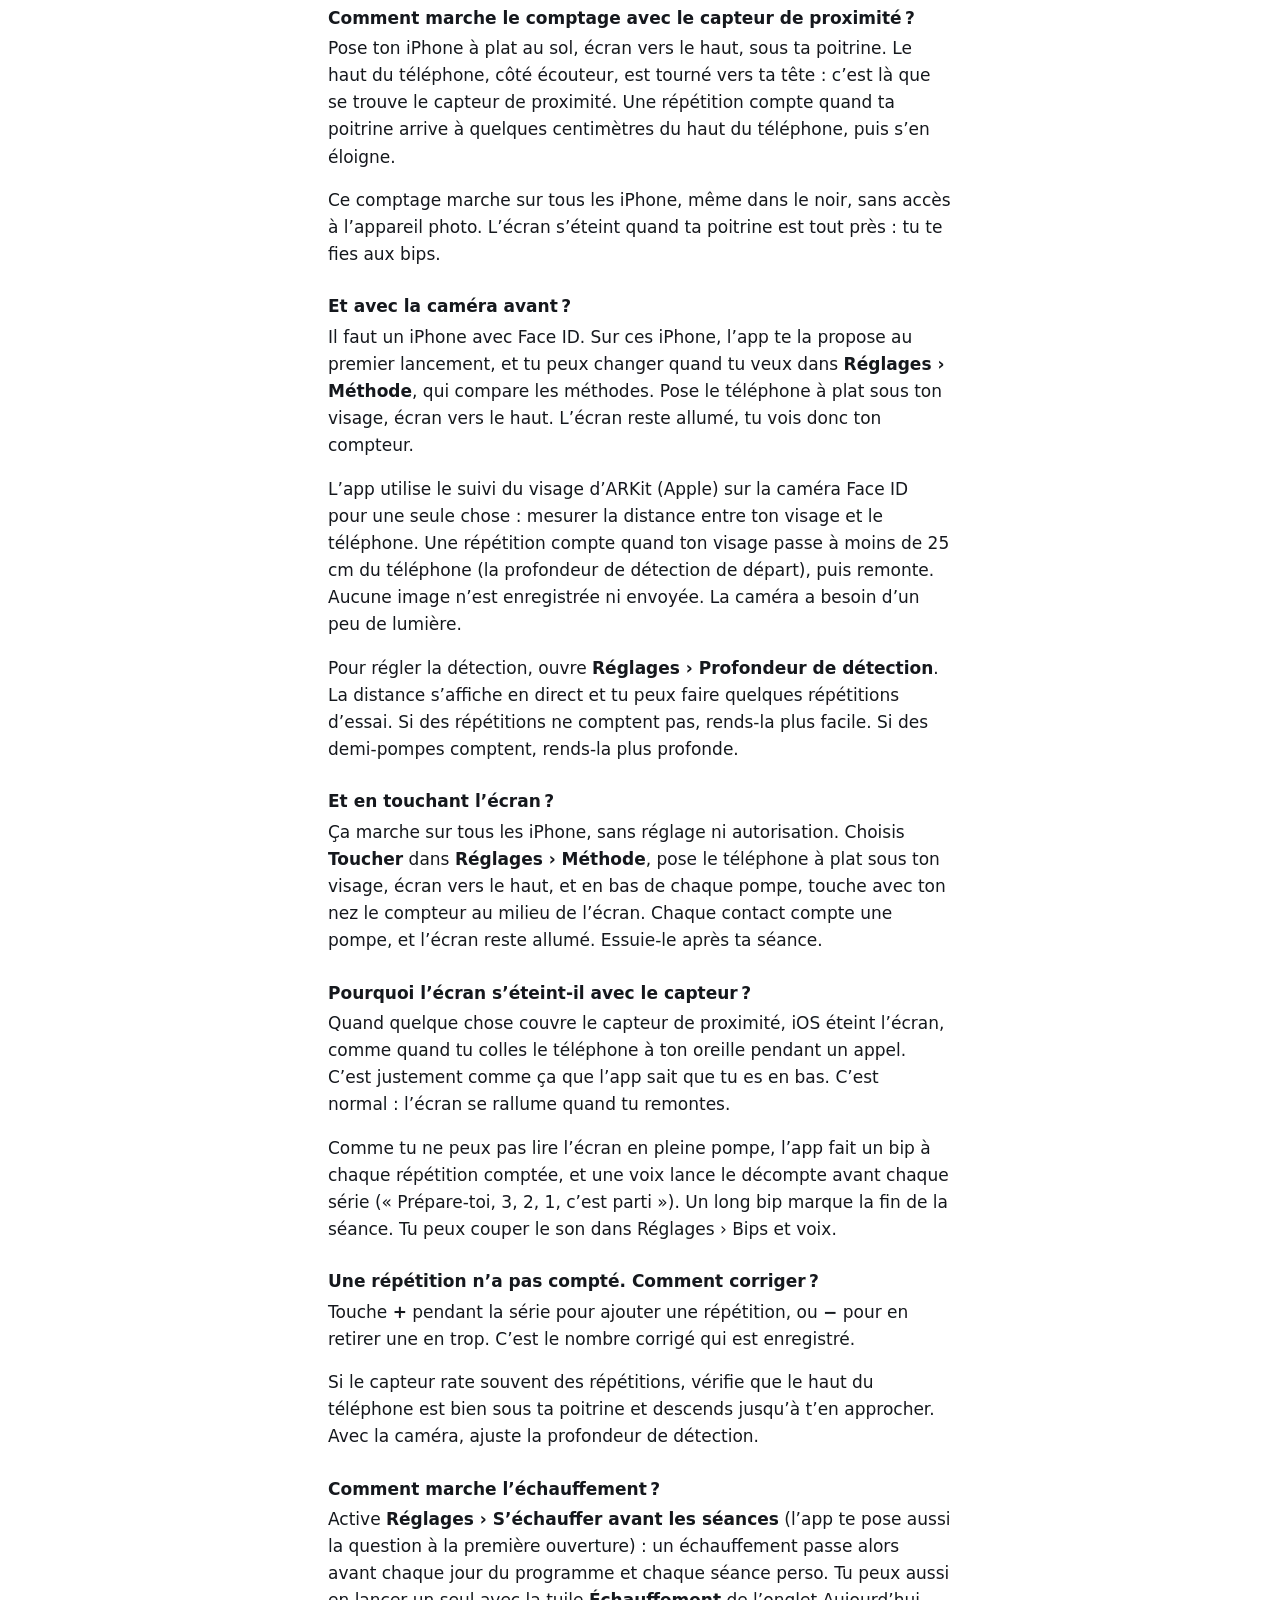
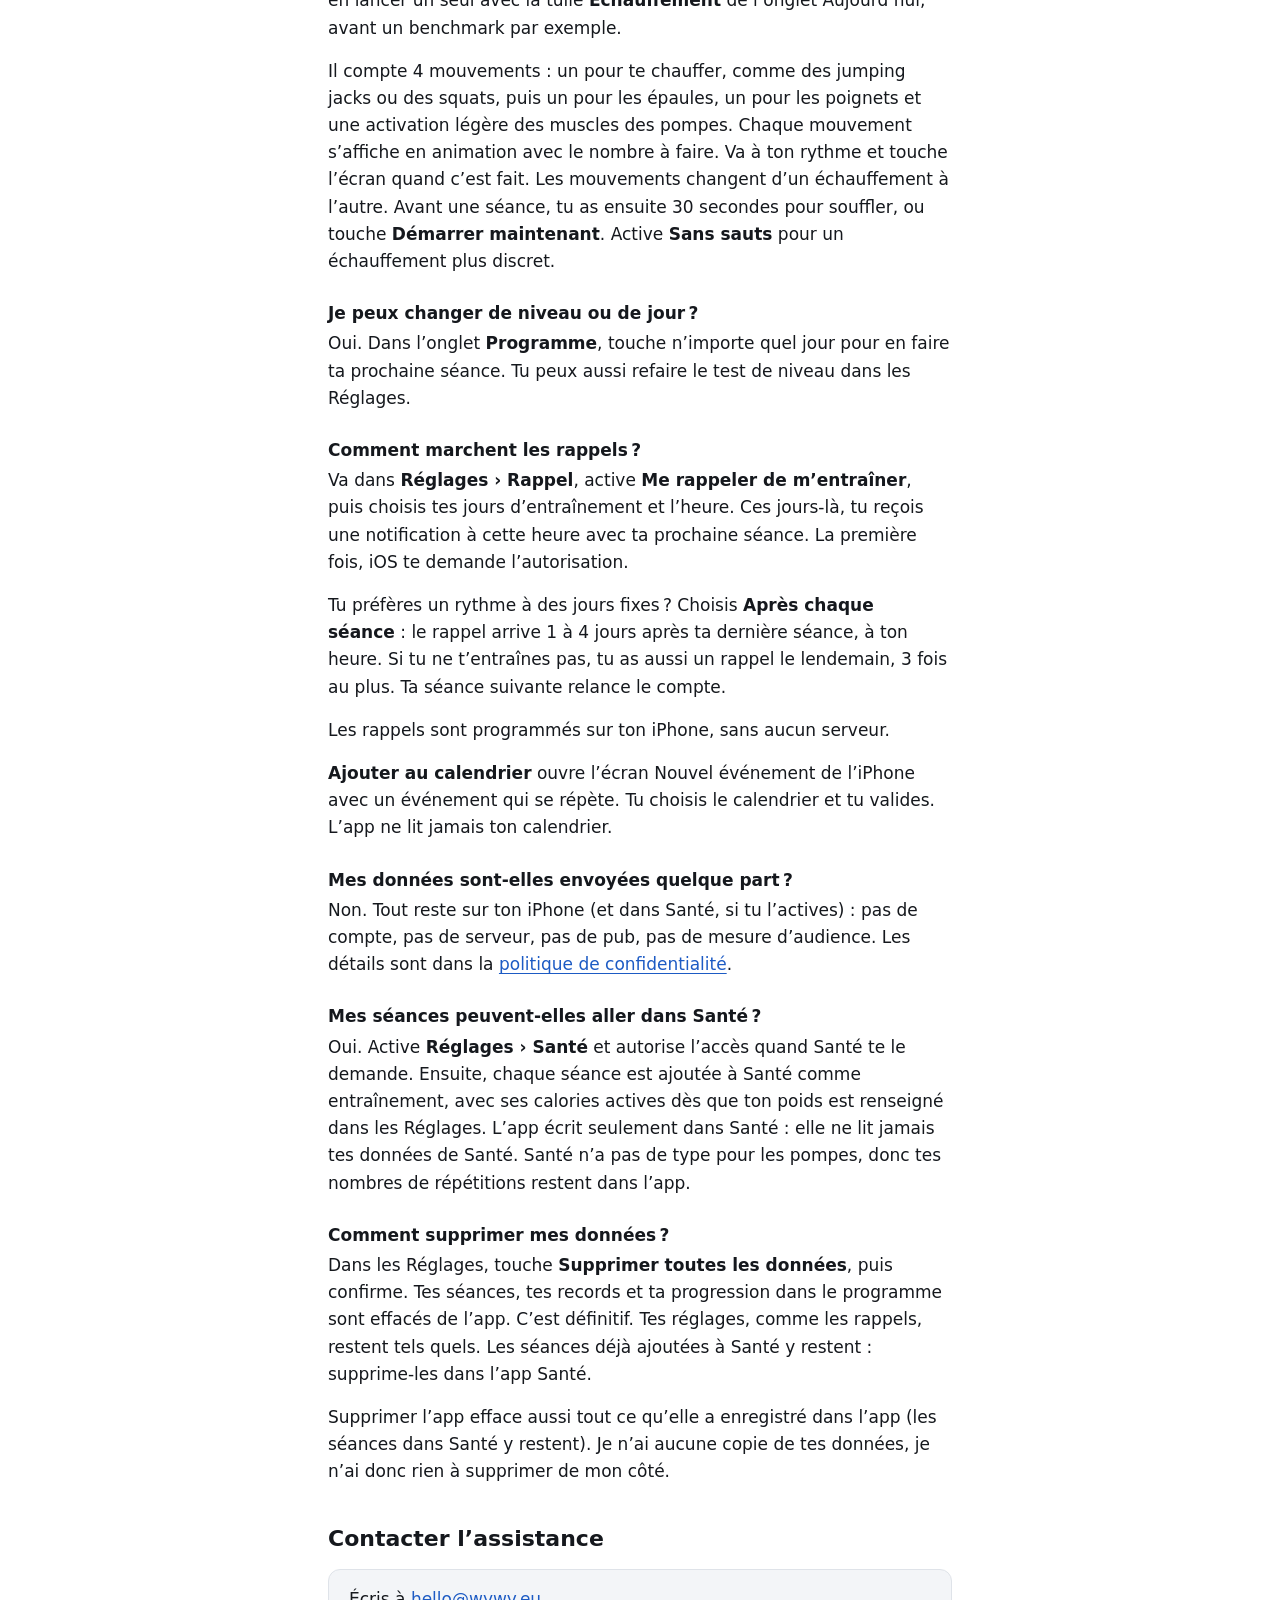
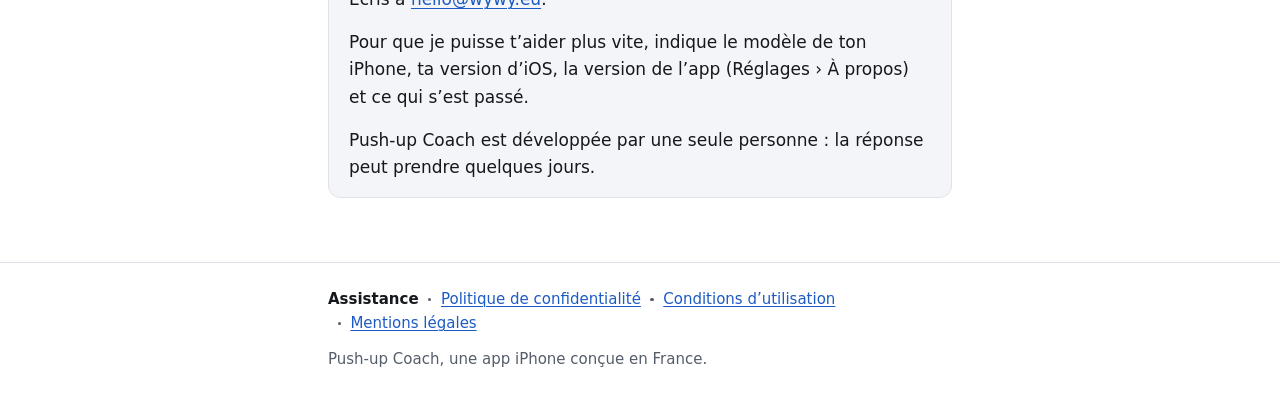
==== commit ef66ac21: "Website: the warm-up, and a link to the App Store Co-Authored-By: Claude Opus 5.5 <noreply@anthropic" ====
--- a/fr/index.html
+++ b/fr/index.html
@@ -28,6 +28,7 @@
   <main id="main" class="wrap">
     <h1>Push-up Coach</h1>
     <p class="lead">Une app iPhone gratuite pour progresser aux pompes. Elle suit un programme qui monte niveau après niveau, jusqu’à un test de 150 pompes d’affilée. Elle compte tes répétitions, chronomètre tes temps de repos et garde ta progression sur ton téléphone.</p>
+    <p><a href="https://apps.apple.com/app/id6820969306">Télécharge Push-up Coach gratuitement dans l’App Store</a></p>
     <p>Une question, un souci ? Écris à <a href="mailto:hello@wywy.eu?subject=Push-up%20Coach">hello@wywy.eu</a>.</p>
 
     <h2 id="fonctions">Ce que propose l’app</h2>
@@ -36,6 +37,7 @@
       <li><strong>Un test de niveau</strong> pour commencer au bon endroit. Tu peux aussi changer de jour dans le programme quand tu veux.</li>
       <li><strong>Le comptage automatique</strong> des répétitions, avec le capteur de proximité ou la caméra avant, ou en touchant le compteur avec ton nez. Chaque répétition comptée fait un bip, et les boutons + et − corrigent un oubli.</li>
       <li><strong>Des séries libres</strong>, <strong>des séries chronométrées</strong> de 1, 2 ou 3 minutes, et <strong>des séances perso</strong> : donne-leur un nom, choisis les pompes de chaque série et le repos.</li>
+      <li><strong>Un échauffement</strong> d’environ 2 minutes, si tu veux, avant le programme et tes séances perso, ou seul : un mouvement pour te chauffer, puis épaules, poignets et une activation légère, chacun montré en animation avec son nombre.</li>
       <li><strong>Une section Benchmarks</strong> :
         <ul>
           <li>Cindy : en 20 minutes, le plus de tours possible de 5 tractions, 10 pompes et 15 squats.</li>
@@ -72,6 +74,10 @@
     <h3 id="corriger">Une répétition n’a pas compté. Comment corriger ?</h3>
     <p>Touche <strong>+</strong> pendant la série pour ajouter une répétition, ou <strong>−</strong> pour en retirer une en trop. C’est le nombre corrigé qui est enregistré.</p>
     <p>Si le capteur rate souvent des répétitions, vérifie que le haut du téléphone est bien sous ta poitrine et descends jusqu’à t’en approcher. Avec la caméra, ajuste la profondeur de détection.</p>
+
+    <h3 id="echauffement">Comment marche l’échauffement ?</h3>
+    <p>Active <strong>Réglages › S’échauffer avant les séances</strong> (l’app te pose aussi la question à la première ouverture) : un échauffement passe alors avant chaque jour du programme et chaque séance perso. Tu peux aussi en lancer un seul avec la tuile <strong>Échauffement</strong> de l’onglet Aujourd’hui, avant un benchmark par exemple.</p>
+    <p>Il compte 4 mouvements : un pour te chauffer, comme des jumping jacks ou des squats, puis un pour les épaules, un pour les poignets et une activation légère des muscles des pompes. Chaque mouvement s’affiche en animation avec le nombre à faire. Va à ton rythme et touche l’écran quand c’est fait. Les mouvements changent d’un échauffement à l’autre. Avant une séance, tu as ensuite 30 secondes pour souffler, ou touche <strong>Démarrer maintenant</strong>. Active <strong>Sans sauts</strong> pour un échauffement plus discret.</p>
 
     <h3 id="programme">Je peux changer de niveau ou de jour ?</h3>
     <p>Oui. Dans l’onglet <strong>Programme</strong>, touche n’importe quel jour pour en faire ta prochaine séance. Tu peux aussi refaire le test de niveau dans les Réglages.</p>
